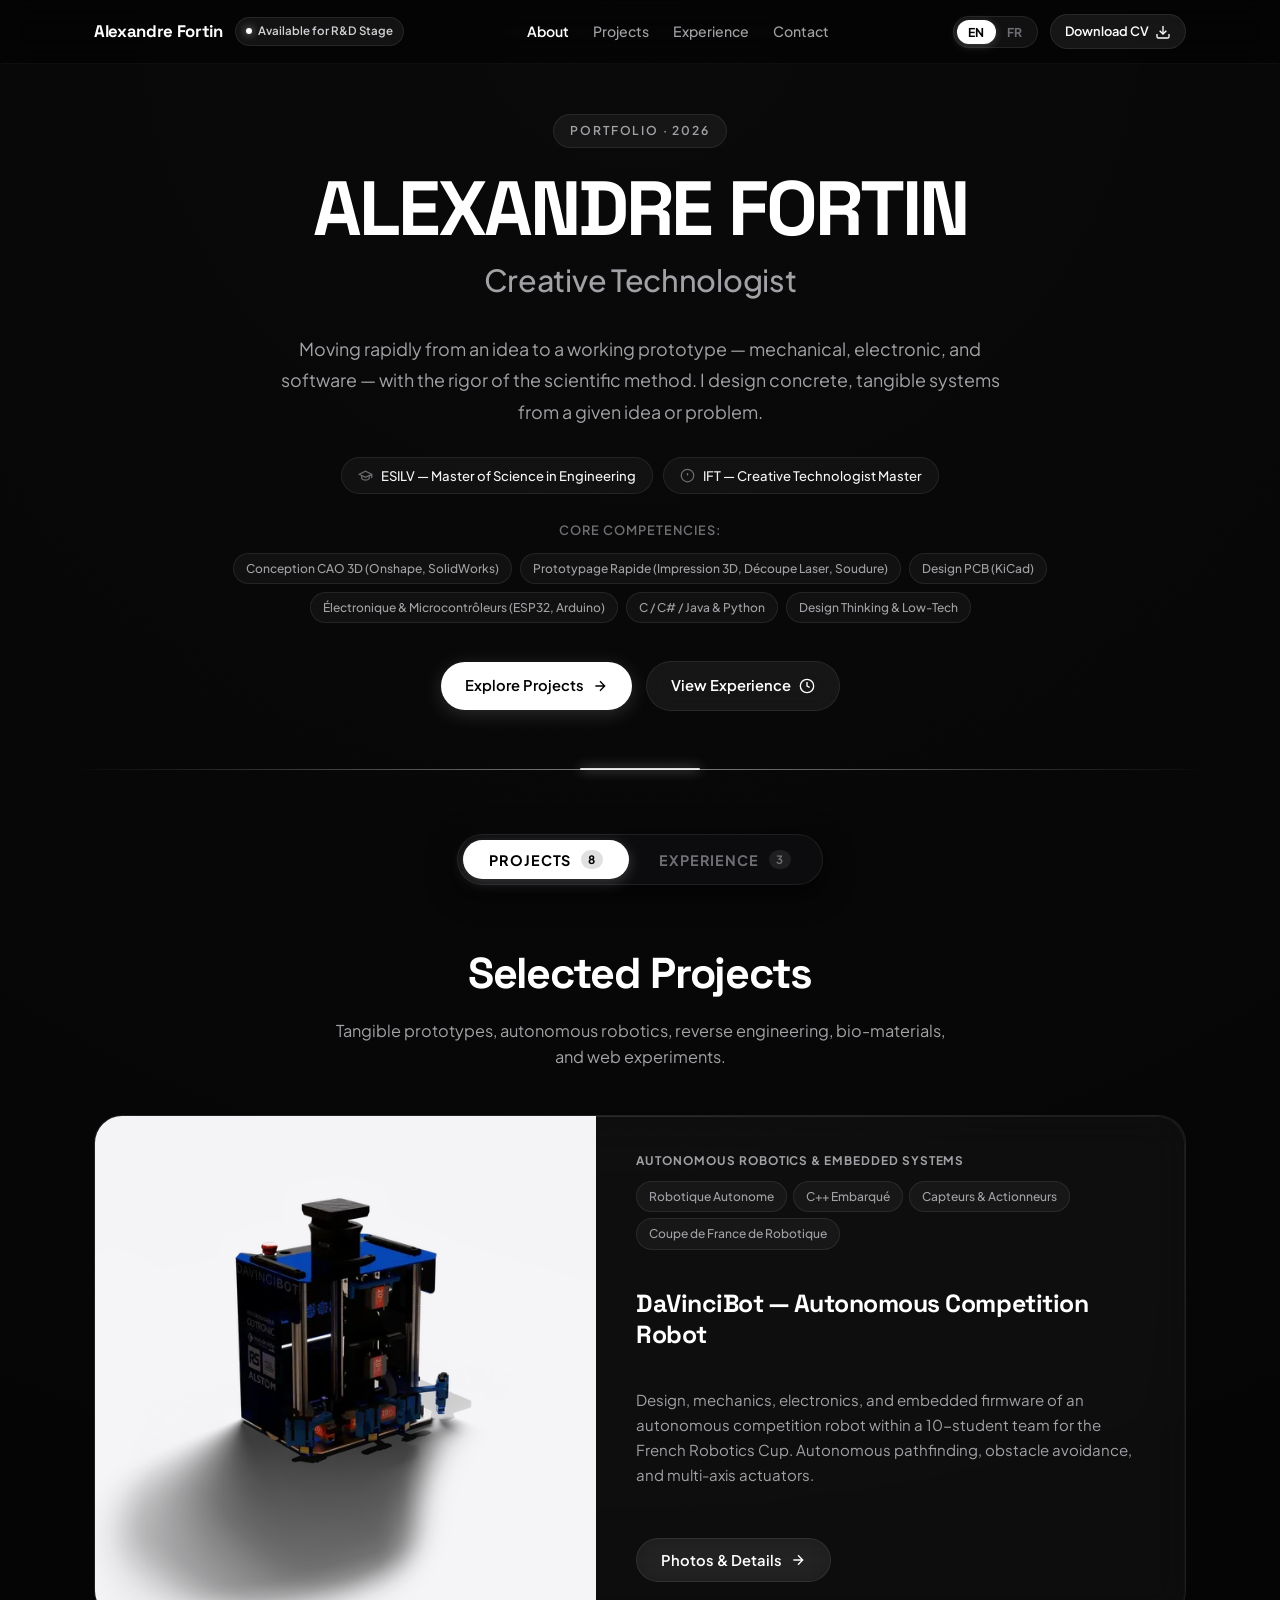
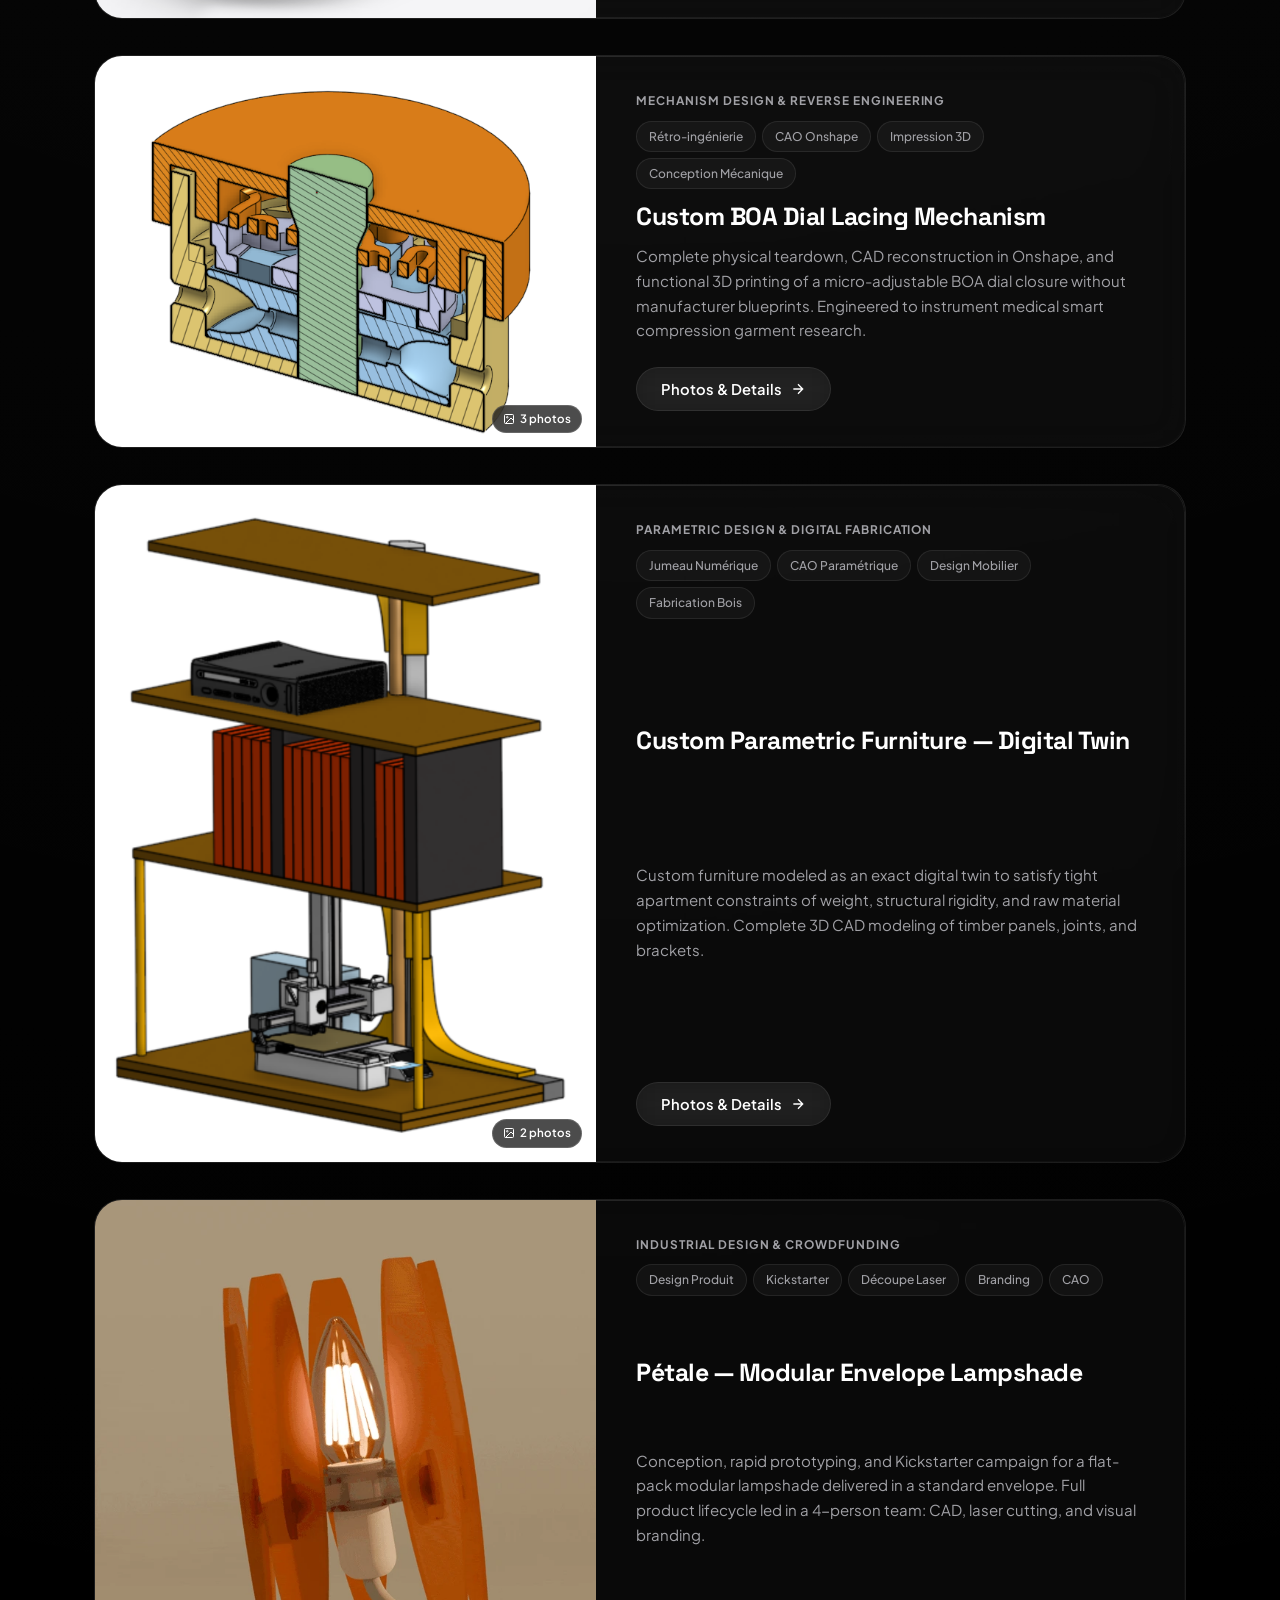
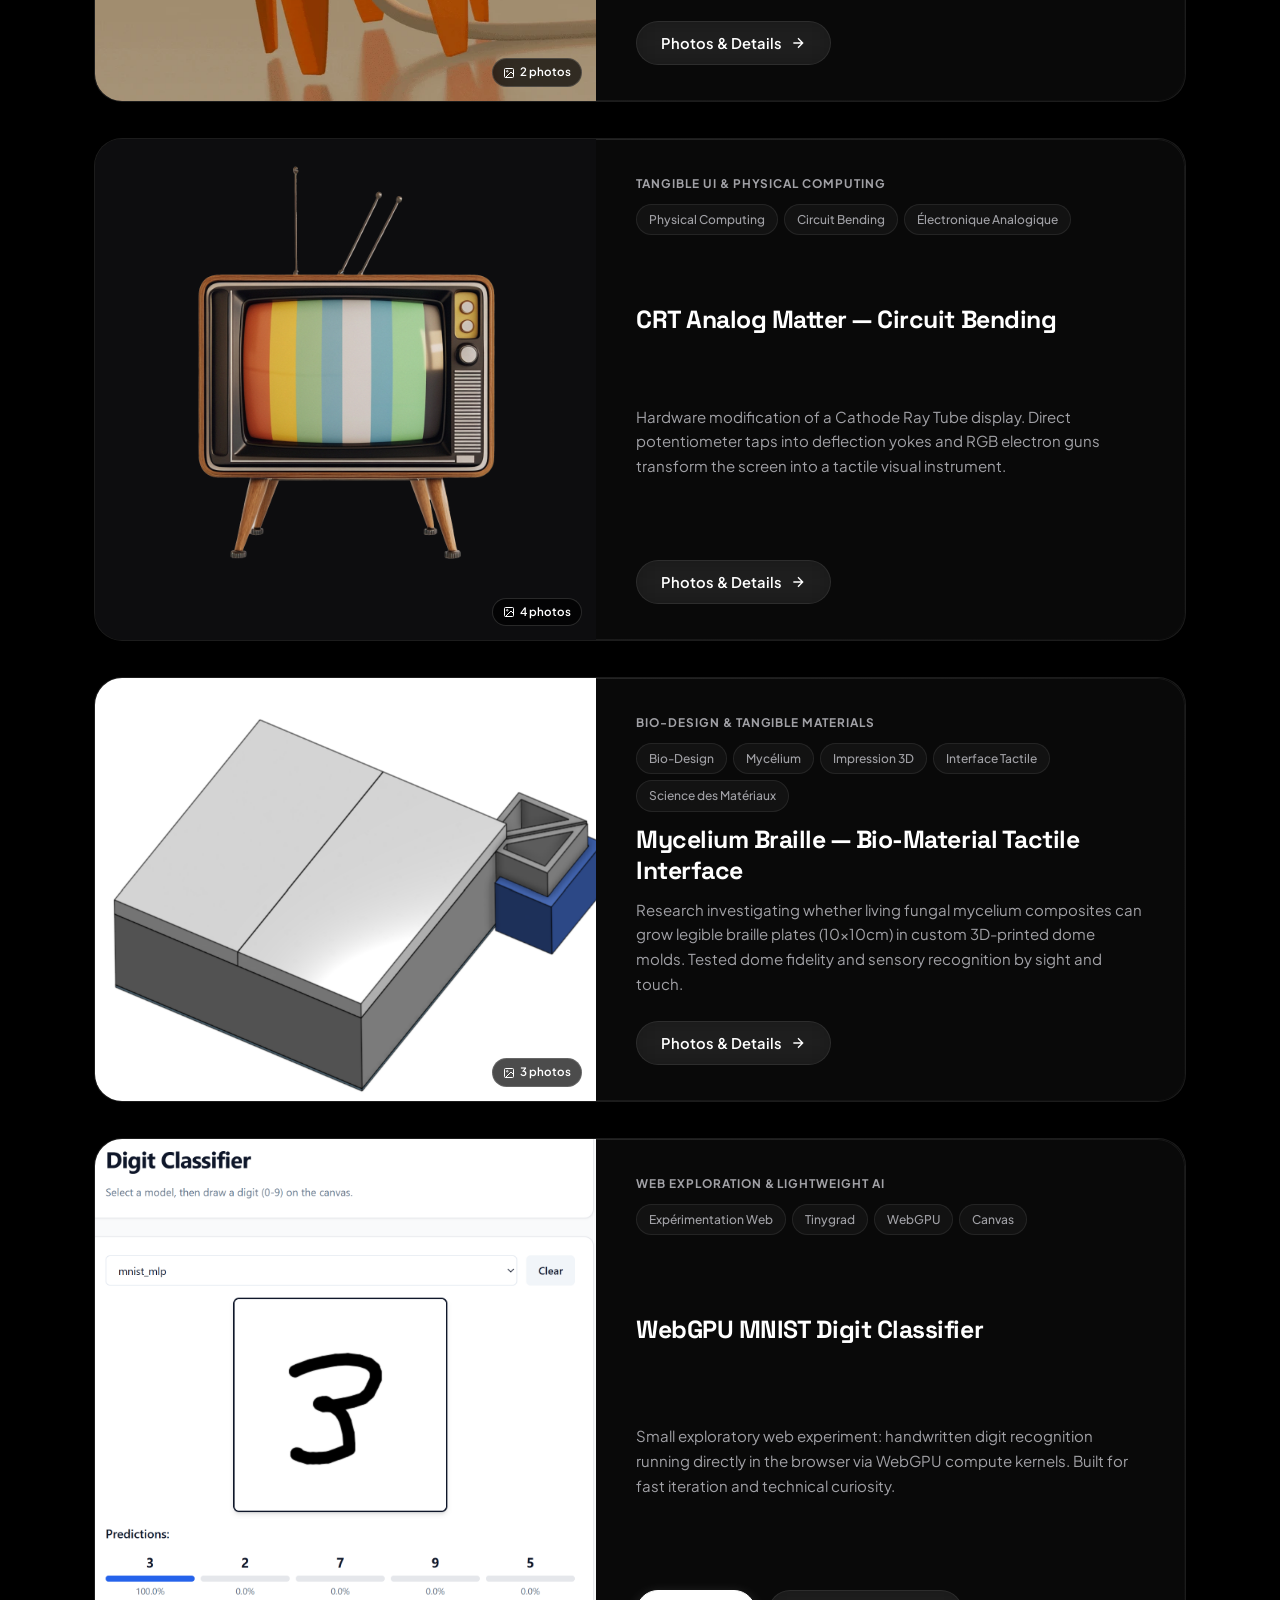
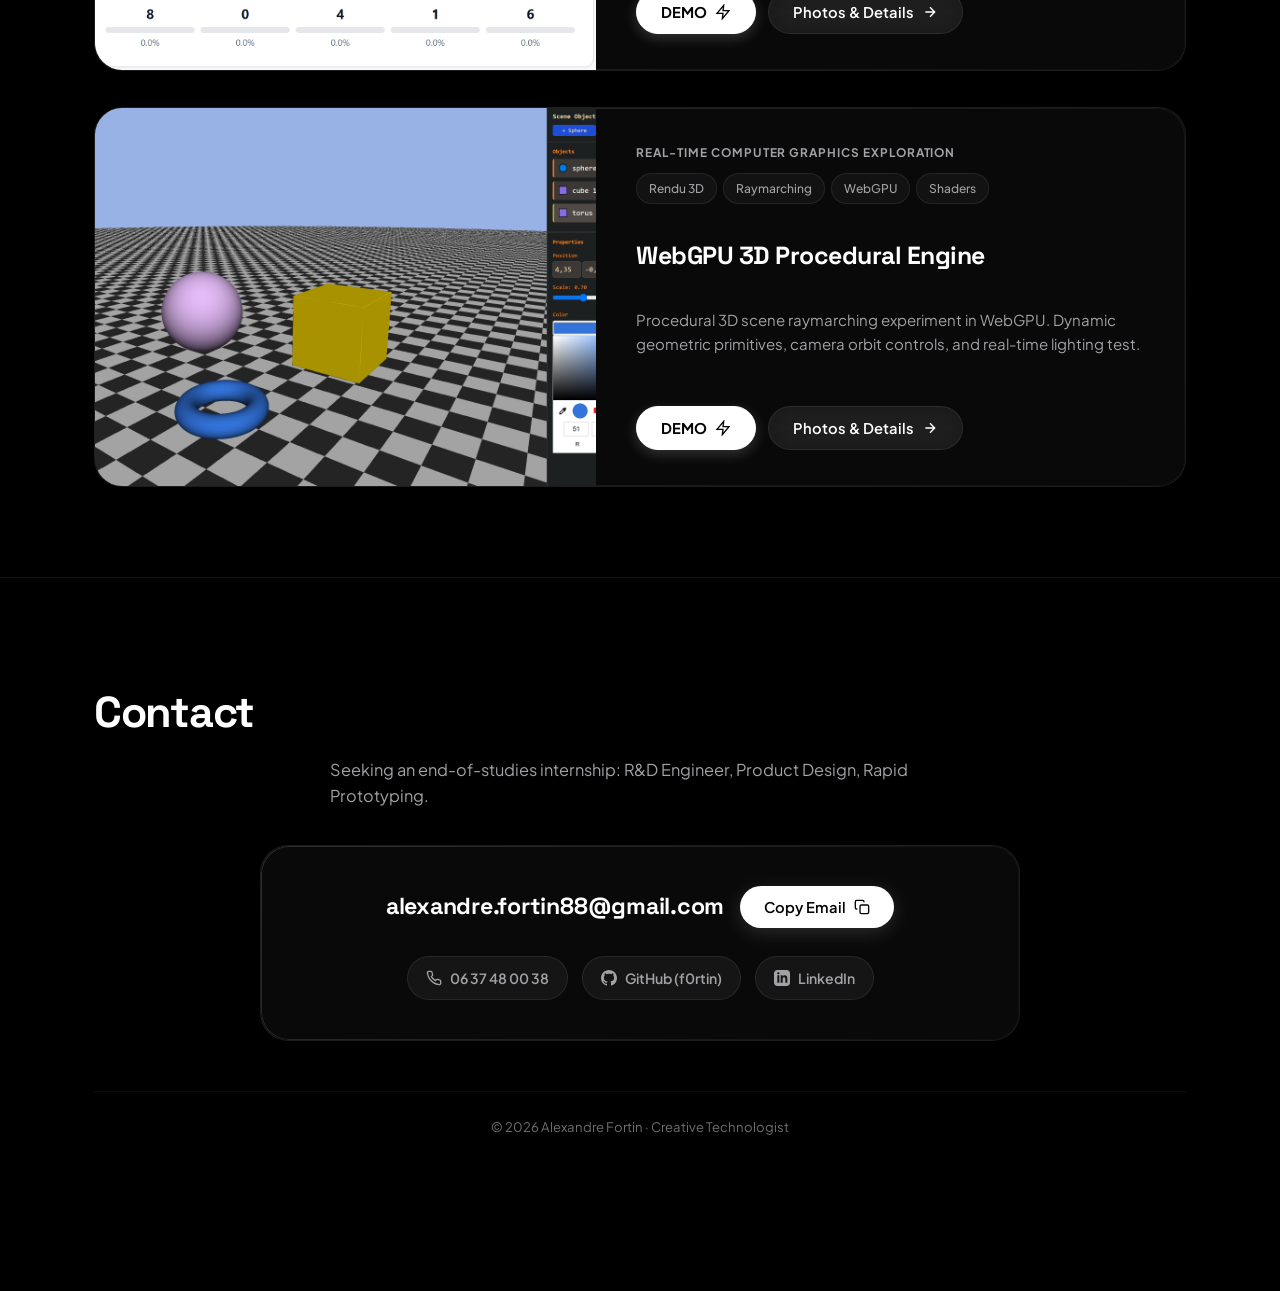
==== index.html @ d3b22319 "Initial commit: portfolio website with assets" ====
<!DOCTYPE html>
<html lang="fr">

<head>
  <meta charset="UTF-8" />
  <meta name="viewport" content="width=device-width, initial-scale=1.0" />

  <title>Alexandre Fortin — Creative Technologist · Portfolio</title>
  <meta name="description" content="" />
  <meta name="author" content="Alexandre Fortin" />
  <meta name="keywords"
    content="Alexandre Fortin, Creative Technologist, Prototypage Rapide, Mécanique, Électronique, Systèmes Embarqués, Ingénieur R&D, Robotique" />

  <!-- Open Graph -->
  <meta property="og:title" content="Alexandre Fortin — Creative Technologist · Portfolio" />
  <meta property="og:description"
    content="Découvrez les prototypes physiques, mécanismes, électronique embarquée et projets d'ingénierie d'Alexandre Fortin." />
  <meta property="og:type" content="website" />
  <meta property="og:image" content="assets/images/davincibot-arena.jpg" />

  <link rel="stylesheet" href="style.css" />
</head>

<body>

  <!-- ======================================================================
       NAVBAR (Monochrome Glass with EN | FR Switcher)
       ====================================================================== -->
  <header class="apple-navbar" id="main-navbar">
    <div class="nav-container">
      <div class="nav-brand">
        <a href="#hero" class="nav-logo-text" id="nav-brand-logo">Alexandre Fortin</a>
        <span class="nav-status-badge">
          <span class="status-pulse-dot"></span>
          <span data-i18n="navStatus">Disponible Stage R&D</span>
        </span>
      </div>

      <nav class="nav-links" aria-label="Main Navigation">
        <a href="#hero" class="nav-link" id="nav-link-about" data-i18n="navAbout">À Propos</a>
        <a href="#main-choice-section" class="nav-link" id="nav-link-projects" data-i18n="navProjects">Projets</a>
        <a href="#main-choice-section" class="nav-link" id="nav-link-experience" data-i18n="navExperience">Expériences</a>
        <a href="#contact" class="nav-link" id="nav-link-contact" data-i18n="navContact">Contact</a>
      </nav>

      <div class="nav-actions">
        <!-- EN | FR Switcher Pill -->
        <div class="lang-switcher-pill" role="group" aria-label="Language selection">
          <button id="lang-en" class="lang-btn" aria-label="Switch to English">EN</button>
          <button id="lang-fr" class="lang-btn active" aria-label="Passer en Français">FR</button>
        </div>

        <a href="assets/docs/CV_Alexandre_Fortin.pdf" target="_blank" rel="noopener noreferrer" class="nav-cv-btn"
          id="nav-cv-link" title="Télécharger le CV au format PDF">
          <span data-i18n="navDownloadCv">Télécharger CV</span>
          <svg class="btn-icon" viewBox="0 0 24 24" fill="none" stroke="currentColor" stroke-width="2">
            <path d="M21 15v4a2 2 0 0 1-2 2H5a2 2 0 0 1-2-2v-4"></path>
            <polyline points="7 10 12 15 17 10"></polyline>
            <line x1="12" y1="15" x2="12" y2="3"></line>
          </svg>
        </a>
      </div>
    </div>
  </header>

  <main>
    <!-- ======================================================================
         HERO & FIRST-PERSON BIO SECTION (Top of the page)
         ====================================================================== -->
    <section class="hero-section" id="hero">
      <div class="hero-content">
        <div class="hero-badge-tag">
          <span data-i18n="heroBadge">PORTFOLIO · 2026</span>
        </div>

        <h1 class="hero-title" data-i18n="heroName">ALEXANDRE FORTIN</h1>
        <h2 class="hero-subtitle" data-i18n="heroSubtitle">Creative Technologist</h2>

        <!-- First-Person Authentic Bio (Written in "Je", direct & engineer-focused) -->
        <div class="hero-bio-container">
          <p class="hero-bio-text" data-i18n="heroBio1">
            Passer rapidement d'une idée à un prototype fonctionnel — mécanique, électronique et logiciel avec l'exigence de la démarche scientifique. Je conçois des systèmes concrets et tangibles à partir d'idée ou problème posés.
          </p>
        </div>

        <!-- Academic & Research Track Badges -->
        <div class="hero-credentials-row">
          <div class="credential-pill">
            <svg class="credential-icon" viewBox="0 0 24 24" fill="none" stroke="currentColor" stroke-width="2">
              <path d="M22 10v6M2 10l10-5 10 5-10 5z"></path>
              <path d="M6 12v5c3 3 9 3 12 0v-5"></path>
            </svg>
            <span data-i18n="credEsilv">ESILV — Diplôme d'Ingénieur</span>
          </div>
          <div class="credential-pill">
            <svg class="credential-icon" viewBox="0 0 24 24" fill="none" stroke="currentColor" stroke-width="2">
              <circle cx="12" cy="12" r="10"></circle>
              <line x1="12" y1="8" x2="12" y2="12"></line>
              <line x1="12" y1="16" x2="12.01" y2="16"></line>
            </svg>
            <span data-i18n="credIft">IFT — Mastère Creative Technologist</span>
          </div>
        </div>

        <!-- Key Engineering Competencies Matrix -->
        <div class="hero-skills-block">
          <span class="hero-skills-label" data-i18n="heroSkillsTitle">Compétences Clés :</span>
          <div class="skills-chips-wrapper">
            <span class="tag-pill">Conception CAO 3D (Onshape, SolidWorks)</span>
            <span class="tag-pill">Prototypage Rapide (Impression 3D, Découpe Laser, Soudure)</span>
            <span class="tag-pill">Design PCB (KiCad)</span>
            <span class="tag-pill">Électronique & Microcontrôleurs (ESP32, Arduino)</span>
            <span class="tag-pill">C / C# / Java & Python</span>
            <span class="tag-pill">Design Thinking & Low-Tech</span>
          </div>
        </div>

        <!-- CTAs -->
        <div class="hero-cta-group">
          <a href="#main-choice-section" id="hero-btn-projects" class="apple-btn apple-btn-primary">
            <span data-i18n="heroBtnProjects">Explorer les Projets</span>
            <svg class="btn-icon" viewBox="0 0 24 24" fill="none" stroke="currentColor" stroke-width="2">
              <path d="M5 12h14M12 5l7 7-7 7" />
            </svg>
          </a>
          <a href="#main-choice-section" id="hero-btn-experience" class="apple-btn apple-btn-secondary">
            <span data-i18n="heroBtnExperience">Voir les Expériences</span>
            <svg class="btn-icon" viewBox="0 0 24 24" fill="none" stroke="currentColor" stroke-width="2">
              <circle cx="12" cy="12" r="10"></circle>
              <polyline points="12 6 12 12 16 14"></polyline>
            </svg>
          </a>
        </div>
      </div>

      <!-- Trait horizontal séparant l'en-tête du reste -->
      <div class="hero-divider" role="separator" aria-hidden="true"></div>
    </section>

    <!-- ======================================================================
         CHOICE SELECTOR SECTION (Segmented Pill)
         ====================================================================== -->
    <section class="choice-section" id="main-choice-section" aria-label="Navigation Section">
      <div class="segmented-control-container">
        <button id="tab-btn-projects" class="segmented-btn active" aria-label="Afficher les projets">
          <span data-i18n="tabProjects">PROJETS</span>
          <span class="segmented-badge">8</span>
        </button>
        <button id="tab-btn-experience" class="segmented-btn" aria-label="Afficher les expériences">
          <span data-i18n="tabExperience">EXPÉRIENCE</span>
          <span class="segmented-badge">3</span>
        </button>
      </div>
    </section>

    <!-- ======================================================================
         PROJECTS SECTION
         ====================================================================== -->
    <section class="content-wrapper" id="projects-section">
      <div class="section-header">
        <h2 class="section-title" data-i18n="projectsHeading">Projets Réalisés</h2>
        <p class="section-subheading" data-i18n="projectsSubheading">
          Prototypes physiques concrets, robotique autonome, rétro-ingénierie mécanique, bio-matériaux et
          expérimentations interactives.
        </p>
      </div>

      <div class="projects-container" id="projects-grid">
        <!-- Rendered dynamically by app.js -->
      </div>
    </section>

    <!-- ======================================================================
         EXPERIENCE SECTION
         ====================================================================== -->
    <section class="content-wrapper hidden-content" id="experience-section">
      <div class="section-header">
        <h2 class="section-title" data-i18n="experienceHeading">Parcours Professionnel</h2>
        <p class="section-subheading" data-i18n="experienceSubheading">
          R&D en robotique, management opérationnel et bancs d'essais pour la propulsion aérospatiale.
        </p>
      </div>

      <div class="timeline-wrapper" id="experience-timeline">
        <!-- Rendered dynamically by app.js -->
      </div>
    </section>

    <!-- ======================================================================
         CONTACT SECTION & CLEAN FOOTER
         ====================================================================== -->
    <section class="contact-section" id="contact">
      <div class="content-wrapper">
        <h2 class="section-title" data-i18n="contactHeading">Contact</h2>
        <p class="section-subheading" style="margin-bottom: 36px;" data-i18n="contactSubheading">
          À la recherche d'un stage de fin d'études : Ingénieur R&D, Conception Produit, Prototypage.
        </p>

        <div class="contact-card apple-card">
          <div class="contact-email-wrapper">
            <span class="contact-email-text">alexandre.fortin88@gmail.com</span>
            <button class="apple-btn apple-btn-primary" id="copy-email-btn">
              <span data-i18n="contactEmailBtn">Copier l'Email</span>
              <svg class="btn-icon" viewBox="0 0 24 24" fill="none" stroke="currentColor" stroke-width="2">
                <rect x="9" y="9" width="13" height="13" rx="2" ry="2"></rect>
                <path d="M5 15H4a2 2 0 0 1-2-2V4a2 2 0 0 1 2-2h9a2 2 0 0 1 2 2v1"></path>
              </svg>
            </button>
          </div>

          <div class="contact-links-row">
            <a href="tel:0637480038" class="contact-link-pill">
              <svg class="btn-icon" viewBox="0 0 24 24" fill="none" stroke="currentColor" stroke-width="2">
                <path
                  d="M22 16.92v3a2 2 0 0 1-2.18 2 19.79 19.79 0 0 1-8.63-3.07 19.5 19.5 0 0 1-6-6 19.79 19.79 0 0 1-3.07-8.67A2 2 0 0 1 4.11 2h3a2 2 0 0 1 2 1.72 12.84 12.84 0 0 0 .7 2.81 2 2 0 0 1-.45 2.11L8.09 9.91a16 16 0 0 0 6 6l1.27-1.27a2 2 0 0 1 2.11-.45 12.84 12.84 0 0 0 2.81.7A2 2 0 0 1 22 16.92z">
                </path>
              </svg>
              <span>06 37 48 00 38</span>
            </a>
            <a href="https://github.com/f0rtin" target="_blank" rel="noopener noreferrer" class="contact-link-pill">
              <svg class="btn-icon" viewBox="0 0 24 24" fill="currentColor">
                <path
                  d="M12 0c-6.626 0-12 5.373-12 12 0 5.302 3.438 9.8 8.207 11.387.599.111.793-.261.793-.577v-2.234c-3.338.726-4.033-1.416-4.033-1.416-.546-1.387-1.333-1.756-1.333-1.756-1.089-.745.083-.729.083-.729 1.205.084 1.839 1.237 1.839 1.237 1.07 1.834 2.807 1.304 3.492.997.107-.775.418-1.305.762-1.604-2.665-.305-5.467-1.334-5.467-5.931 0-1.311.469-2.381 1.236-3.221-.124-.303-.535-1.524.117-3.176 0 0 1.008-.322 3.301 1.23.957-.266 1.983-.399 3.003-.404 1.02.005 2.047.138 3.006.404 2.291-1.552 3.297-1.23 3.297-1.23.653 1.653.242 2.874.118 3.176.77.84 1.235 1.911 1.235 3.221 0 4.609-2.807 5.624-5.479 5.921.43.372.823 1.102.823 2.222v3.293c0 .319.192.694.801.576 4.765-1.589 8.199-6.086 8.199-11.386 0-6.627-5.373-12-12-12z" />
              </svg>
              <span>GitHub (f0rtin)</span>
            </a>
            <a href="https://www.linkedin.com" target="_blank" rel="noopener noreferrer" class="contact-link-pill">
              <svg class="btn-icon" viewBox="0 0 24 24" fill="currentColor">
                <path
                  d="M19 0h-14c-2.761 0-5 2.239-5 5v14c0 2.761 2.239 5 5 5h14c2.762 0 5-2.239 5-5v-14c0-2.761-2.238-5-5-5zm-11 19h-3v-11h3v11zm-1.5-12.268c-.966 0-1.75-.79-1.75-1.764s.784-1.764 1.75-1.764 1.75.79 1.75 1.764-.783 1.764-1.75 1.764zm13.5 12.268h-3v-5.604c0-3.368-4-3.113-4 0v5.604h-3v-11h3v1.765c1.396-2.586 7-2.777 7 2.476v6.759z" />
              </svg>
              <span>LinkedIn</span>
            </a>
          </div>
        </div>

        <footer class="footer-bar">
          <p>© 2026 Alexandre Fortin · Creative Technologist</p>
        </footer>
      </div>
    </section>
  </main>

  <!-- ======================================================================
       PROJECT DETAILS POPUP MODAL (Monochrome High-End Lightbox)
       ====================================================================== -->
  <div class="modal-backdrop" id="project-modal-backdrop" role="dialog" aria-modal="true"
    aria-labelledby="modal-project-title">
    <div class="modal-dialog">
      <div class="modal-header-sticky">
        <div class="modal-title-wrap">
          <span class="modal-category" id="modal-project-category"></span>
          <h3 class="modal-title" id="modal-project-title"></h3>
        </div>
        <button class="modal-close-btn" id="modal-close-btn" aria-label="Fermer la fenêtre">
          <svg viewBox="0 0 24 24" width="20" height="20" fill="none" stroke="currentColor" stroke-width="2">
            <line x1="18" y1="6" x2="6" y2="18"></line>
            <line x1="6" y1="6" x2="18" y2="18"></line>
          </svg>
        </button>
      </div>

      <div class="modal-body">
        <!-- Interactive Multi-Image Gallery -->
        <div class="modal-gallery-area">
          <div class="modal-gallery-viewport">
            <button class="gallery-nav-arrow gallery-prev-btn" id="gallery-prev-btn" aria-label="Image précédente">
              <svg viewBox="0 0 24 24" width="20" height="20" fill="none" stroke="currentColor" stroke-width="2.5">
                <polyline points="15 18 9 12 15 6"></polyline>
              </svg>
            </button>
            <img id="modal-gallery-main" src="" alt="Aperçu du projet" />
            <button class="gallery-nav-arrow gallery-next-btn" id="gallery-next-btn" aria-label="Image suivante">
              <svg viewBox="0 0 24 24" width="20" height="20" fill="none" stroke="currentColor" stroke-width="2.5">
                <polyline points="9 18 15 12 9 6"></polyline>
              </svg>
            </button>
          </div>
          <div class="modal-gallery-thumbs" id="modal-gallery-thumbs"></div>
        </div>

        <div class="modal-tagline" id="modal-project-tagline"></div>
        <div class="modal-overview" id="modal-project-overview"></div>

        <div id="modal-project-highlights"></div>
        <div id="modal-project-challenges"></div>
        <div id="modal-project-tech"></div>

        <div class="modal-actions-bar" id="modal-project-actions"></div>
      </div>
    </div>
  </div>

  <!-- ======================================================================
       LIVE DEMO MODAL (For WebGPU experiments)
       ====================================================================== -->
  <div class="modal-backdrop" id="demo-modal-backdrop" role="dialog" aria-modal="true">
    <div class="modal-dialog demo-modal-dialog">
      <div class="modal-header-sticky">
        <div class="modal-title-wrap">
          <span class="modal-category">LIVE WEBGPU DEMO</span>
          <h3 class="modal-title" id="demo-modal-title">Démonstration Interactive</h3>
        </div>
        <button class="modal-close-btn" id="demo-modal-close-btn" aria-label="Fermer la démo">
          <svg viewBox="0 0 24 24" width="20" height="20" fill="none" stroke="currentColor" stroke-width="2">
            <line x1="18" y1="6" x2="6" y2="18"></line>
            <line x1="6" y1="6" x2="18" y2="18"></line>
          </svg>
        </button>
      </div>

      <div class="demo-iframe-wrapper">
        <iframe id="demo-iframe" class="demo-iframe" src="about:blank"
          allow="accelerometer; camera; gyroscope; microphone" title="WebGPU Demo"></iframe>
      </div>

      <div class="demo-modal-footer">
        <span id="demo-modal-notice">Démo interactive dans le navigateur (recommandé sous Chrome / Edge).</span>
        <a id="demo-modal-direct-link" href="#" target="_blank" rel="noopener noreferrer"
          class="apple-btn apple-btn-secondary" style="padding: 6px 14px; font-size: 0.8rem;">
          <span>Ouvrir dans un nouvel onglet</span>
          <svg class="btn-icon" viewBox="0 0 24 24" fill="none" stroke="currentColor" stroke-width="2">
            <path d="M18 13v6a2 2 0 0 1-2 2H5a2 2 0 0 1-2-2V8a2 2 0 0 1 2-2h6"></path>
            <polyline points="15 3 21 3 21 9"></polyline>
            <line x1="10" y1="14" x2="21" y2="3"></line>
          </svg>
        </a>
      </div>
    </div>
  </div>

  <!-- Toast notification for copy email -->
  <div class="toast-notification" id="copy-toast">Email copié !</div>

  <script src="app.js"></script>
</body>

</html>
---- style.css ----
/* ==========================================================================
   ALEXANDRE FORTIN — PORTFOLIO CSS
   Pure Monochromatic Design · Black, White & Shades of Gray · Apple-like Precision
   ========================================================================== */

@import url('https://fonts.googleapis.com/css2?family=Plus+Jakarta+Sans:wght@300;400;500;600;700;800&family=Space+Grotesk:wght@500;600;700&family=JetBrains+Mono:wght@400;500&display=swap');

:root {
  /* Strict Monochromatic Color Palette */
  --bg-dark: #000000;
  --bg-surface: #0a0a0c;
  --bg-surface-elevated: #121214;
  --bg-card: rgba(255, 255, 255, 0.035);
  --bg-card-hover: rgba(255, 255, 255, 0.07);
  --bg-pill: rgba(255, 255, 255, 0.06);
  --bg-pill-hover: rgba(255, 255, 255, 0.12);

  /* Monochrome Borders */
  --border-subtle: rgba(255, 255, 255, 0.08);
  --border-mid: rgba(255, 255, 255, 0.16);
  --border-highlight: rgba(255, 255, 255, 0.28);
  --border-strong: rgba(255, 255, 255, 0.55);

  /* Typography Colors */
  --text-main: #f5f5f7;
  --text-secondary: #a1a1a6;
  --text-muted: #6e6e73;
  --text-dim: #48484a;

  /* Accents - Strictly White, Grays & Charcoal */
  --accent-white: #ffffff;
  --accent-black: #000000;
  --accent-silver: #d1d1d6;
  --accent-charcoal: #1c1c1e;
  --accent-card-border: linear-gradient(135deg, rgba(255, 255, 255, 0.16) 0%, rgba(255, 255, 255, 0.02) 100%);
  --accent-timeline: linear-gradient(180deg, rgba(255, 255, 255, 0.4) 0%, rgba(255, 255, 255, 0.15) 50%, rgba(255, 255, 255, 0.04) 100%);

  /* Layout & Springs */
  --max-w-content: 1140px;
  --radius-sm: 8px;
  --radius-md: 14px;
  --radius-lg: 20px;
  --radius-xl: 28px;
  --radius-pill: 9999px;

  --trans-spring: all 0.35s cubic-bezier(0.16, 1, 0.3, 1);
  --trans-smooth: all 0.22s ease;
}

/* Base & Reset */
*, *::before, *::after {
  box-sizing: border-box;
  margin: 0;
  padding: 0;
}

html {
  scroll-behavior: smooth;
  font-family: 'Plus Jakarta Sans', -apple-system, BlinkMacSystemFont, 'Segoe UI', Roboto, sans-serif;
  background-color: var(--bg-dark);
  color: var(--text-main);
  -webkit-font-smoothing: antialiased;
  -moz-osx-font-smoothing: grayscale;
  line-height: 1.6;
}

#hero,
#main-choice-section,
#projects-section,
#experience-section,
#contact {
  scroll-margin-top: 72px;
}

body {
  min-height: 100vh;
  overflow-x: hidden;
  position: relative;
  background: radial-gradient(circle at 50% 0%, rgba(255, 255, 255, 0.04) 0%, transparent 55%),
              var(--bg-dark);
}

a {
  color: inherit;
  text-decoration: none;
}

button {
  font-family: inherit;
  cursor: pointer;
  border: none;
  background: none;
  outline: none;
}

img {
  max-width: 100%;
  height: auto;
  display: block;
}

code {
  font-family: 'JetBrains Mono', monospace;
  font-size: 0.85em;
}

/* ==========================================================================
   NAVIGATION BAR (Frosted Monochrome Glass)
   ========================================================================== */
.apple-navbar {
  position: fixed;
  top: 0;
  left: 0;
  right: 0;
  height: 64px;
  z-index: 100;
  display: flex;
  align-items: center;
  justify-content: center;
  transition: var(--trans-smooth);
  background: rgba(0, 0, 0, 0.45);
  backdrop-filter: blur(16px);
  -webkit-backdrop-filter: blur(16px);
  border-bottom: 1px solid rgba(255, 255, 255, 0.04);
}

.apple-navbar.scrolled {
  background: rgba(0, 0, 0, 0.85);
  border-bottom-color: var(--border-subtle);
  box-shadow: 0 10px 30px rgba(0, 0, 0, 0.8);
}

.nav-container {
  width: 100%;
  max-width: var(--max-w-content);
  padding: 0 24px;
  display: flex;
  align-items: center;
  justify-content: space-between;
  gap: 16px;
}

.nav-brand {
  display: flex;
  align-items: center;
  gap: 12px;
}

.nav-logo-text {
  font-family: 'Space Grotesk', sans-serif;
  font-weight: 700;
  font-size: 1.05rem;
  letter-spacing: -0.02em;
  color: #ffffff;
}

.nav-status-badge {
  display: inline-flex;
  align-items: center;
  gap: 6px;
  padding: 4px 10px;
  border-radius: var(--radius-pill);
  background: rgba(255, 255, 255, 0.06);
  border: 1px solid var(--border-subtle);
  font-size: 0.72rem;
  font-weight: 600;
  color: var(--accent-silver);
}

.status-pulse-dot {
  width: 6px;
  height: 6px;
  border-radius: 50%;
  background: #ffffff;
  box-shadow: 0 0 8px rgba(255, 255, 255, 0.7);
  animation: pulseDot 2s infinite ease-in-out;
}

@keyframes pulseDot {
  0%, 100% { opacity: 1; transform: scale(1); }
  50% { opacity: 0.35; transform: scale(0.8); }
}

.nav-links {
  display: flex;
  align-items: center;
  gap: 24px;
}

.nav-link {
  font-size: 0.88rem;
  font-weight: 500;
  color: var(--text-secondary);
  transition: var(--trans-smooth);
}

.nav-link:hover,
.nav-link.active {
  color: #ffffff;
}

.nav-link.active {
  font-weight: 600;
}

.nav-actions {
  display: flex;
  align-items: center;
  gap: 12px;
}

/* EN | FR Switcher */
.lang-switcher-pill {
  display: inline-flex;
  align-items: center;
  background: rgba(255, 255, 255, 0.05);
  border: 1px solid var(--border-subtle);
  border-radius: var(--radius-pill);
  padding: 3px;
  position: relative;
}

.lang-btn {
  padding: 4px 11px;
  border-radius: var(--radius-pill);
  font-size: 0.76rem;
  font-weight: 700;
  letter-spacing: 0.05em;
  color: var(--text-muted);
  transition: var(--trans-smooth);
}

.lang-btn:hover {
  color: #ffffff;
}

.lang-btn.active {
  background: #ffffff;
  color: #000000;
  box-shadow: 0 2px 8px rgba(255, 255, 255, 0.2);
}

.nav-cv-btn {
  padding: 6px 14px;
  border-radius: var(--radius-pill);
  background: rgba(255, 255, 255, 0.07);
  border: 1px solid var(--border-subtle);
  font-size: 0.8rem;
  font-weight: 600;
  color: #ffffff;
  transition: var(--trans-smooth);
  display: inline-flex;
  align-items: center;
  gap: 6px;
  white-space: nowrap;
}

.nav-cv-btn:hover {
  background: rgba(255, 255, 255, 0.14);
  border-color: var(--border-highlight);
  transform: translateY(-1px);
}

/* ==========================================================================
   BUTTONS (Monochrome High-End)
   ========================================================================== */
.apple-btn {
  display: inline-flex;
  align-items: center;
  justify-content: center;
  gap: 8px;
  padding: 12px 24px;
  border-radius: var(--radius-pill);
  font-size: 0.92rem;
  font-weight: 600;
  transition: var(--trans-spring);
  text-decoration: none;
  white-space: nowrap;
  cursor: pointer;
}

.apple-btn-primary {
  background: #ffffff;
  color: #000000;
  box-shadow: 0 4px 20px rgba(255, 255, 255, 0.15);
}

.apple-btn-primary:hover {
  transform: translateY(-2px) scale(1.02);
  background: #f0f0f2;
  box-shadow: 0 6px 26px rgba(255, 255, 255, 0.28);
}

.apple-btn-secondary {
  background: rgba(255, 255, 255, 0.06);
  color: #ffffff;
  border: 1px solid var(--border-subtle);
  backdrop-filter: blur(12px);
}

.apple-btn-secondary:hover {
  background: rgba(255, 255, 255, 0.12);
  border-color: var(--border-highlight);
  transform: translateY(-2px);
}

.apple-btn-accent {
  background: #ffffff;
  color: #000000;
  border: 1px solid #ffffff;
  font-weight: 700;
  box-shadow: 0 4px 14px rgba(255, 255, 255, 0.18);
}

.apple-btn-accent:hover {
  background: #e8e8ed;
  transform: translateY(-2px);
  box-shadow: 0 6px 20px rgba(255, 255, 255, 0.3);
}

.btn-icon {
  width: 16px;
  height: 16px;
  flex-shrink: 0;
}

/* ==========================================================================
   HERO & TOP BIO SECTION
   ========================================================================== */
.hero-section {
  min-height: 90vh;
  display: flex;
  flex-direction: column;
  justify-content: center;
  align-items: center;
  text-align: center;
  padding: 110px 24px 36px;
  position: relative;
}

.hero-content {
  position: relative;
  z-index: 1;
  max-width: 860px;
  display: flex;
  flex-direction: column;
  align-items: center;
}

.hero-badge-tag {
  display: inline-flex;
  align-items: center;
  gap: 8px;
  padding: 6px 16px;
  border-radius: var(--radius-pill);
  background: rgba(255, 255, 255, 0.05);
  border: 1px solid var(--border-subtle);
  font-size: 0.76rem;
  font-weight: 600;
  letter-spacing: 0.15em;
  text-transform: uppercase;
  color: var(--text-secondary);
  margin-bottom: 20px;
}

.hero-title {
  font-family: 'Space Grotesk', sans-serif;
  font-size: clamp(2.5rem, 6.5vw, 4.8rem);
  font-weight: 800;
  letter-spacing: -0.04em;
  line-height: 1.05;
  color: #ffffff;
  margin-bottom: 8px;
}

.hero-subtitle {
  font-size: clamp(1.25rem, 3vw, 1.9rem);
  font-weight: 500;
  letter-spacing: -0.01em;
  color: var(--text-secondary);
  margin-bottom: 28px;
}

/* First-Person Bio */
.hero-bio-container {
  max-width: 760px;
  margin-bottom: 30px;
  text-align: center;
}

.hero-bio-text {
  font-size: clamp(0.98rem, 1.5vw, 1.12rem);
  color: var(--text-secondary);
  line-height: 1.75;
  margin-bottom: 14px;
}

.hero-bio-text:last-child {
  margin-bottom: 0;
}

/* Academic & Research Credentials */
.hero-credentials-row {
  display: flex;
  flex-wrap: wrap;
  align-items: center;
  justify-content: center;
  gap: 10px;
  margin-bottom: 26px;
}

.credential-pill {
  display: inline-flex;
  align-items: center;
  gap: 8px;
  padding: 7px 16px;
  border-radius: var(--radius-pill);
  background: rgba(255, 255, 255, 0.04);
  border: 1px solid var(--border-subtle);
  font-size: 0.82rem;
  font-weight: 500;
  color: var(--text-main);
  transition: var(--trans-smooth);
}

.credential-pill:hover {
  background: rgba(255, 255, 255, 0.08);
  border-color: var(--border-mid);
}

.credential-icon {
  width: 15px;
  height: 15px;
  stroke: var(--text-muted);
  flex-shrink: 0;
}

/* Skills Block */
.hero-skills-block {
  display: flex;
  flex-direction: column;
  align-items: center;
  gap: 12px;
  margin-bottom: 38px;
  max-width: 820px;
}

.hero-skills-label {
  font-size: 0.8rem;
  font-weight: 600;
  text-transform: uppercase;
  letter-spacing: 0.08em;
  color: var(--text-muted);
}

.skills-chips-wrapper {
  display: flex;
  flex-wrap: wrap;
  justify-content: center;
  gap: 8px;
}

.tag-pill {
  font-size: 0.75rem;
  font-weight: 500;
  padding: 5px 12px;
  border-radius: var(--radius-pill);
  background: rgba(255, 255, 255, 0.04);
  border: 1px solid var(--border-subtle);
  color: var(--text-secondary);
  transition: var(--trans-smooth);
}

.tag-pill:hover {
  background: rgba(255, 255, 255, 0.09);
  color: #ffffff;
  border-color: var(--border-mid);
}

.tag-pill-subtle {
  background: rgba(255, 255, 255, 0.025);
  border-color: rgba(255, 255, 255, 0.05);
}

/* CTAs */
.hero-cta-group {
  display: flex;
  align-items: center;
  justify-content: center;
  gap: 14px;
  flex-wrap: wrap;
  margin-bottom: 10px;
}

/* Horizontal separator clearly delineating header/hero from the rest */
.hero-divider {
  width: 100%;
  max-width: var(--max-w-content);
  height: 1px;
  margin-top: 48px;
  background: linear-gradient(
    90deg,
    transparent 0%,
    rgba(255, 255, 255, 0.15) 15%,
    rgba(255, 255, 255, 0.5) 50%,
    rgba(255, 255, 255, 0.15) 85%,
    transparent 100%
  );
  position: relative;
  border: none;
}

.hero-divider::before {
  content: '';
  position: absolute;
  top: 50%;
  left: 50%;
  transform: translate(-50%, -50%);
  width: 120px;
  height: 2px;
  background: rgba(255, 255, 255, 0.85);
  box-shadow: 0 0 12px rgba(255, 255, 255, 0.65);
  border-radius: 9999px;
}

/* ==========================================================================
   CHOICE SELECTOR SECTION (Segmented Control)
   ========================================================================== */
.choice-section {
  padding: 24px 20px;
  display: flex;
  flex-direction: column;
  align-items: center;
  position: sticky;
  top: 64px;
  z-index: 90;
}

.segmented-control-container {
  display: inline-flex;
  padding: 5px;
  border-radius: var(--radius-pill);
  background: rgba(14, 14, 16, 0.92);
  backdrop-filter: blur(25px);
  -webkit-backdrop-filter: blur(25px);
  border: 1px solid var(--border-subtle);
  box-shadow: 0 8px 30px rgba(0, 0, 0, 0.7);
  gap: 4px;
}

.segmented-btn {
  display: inline-flex;
  align-items: center;
  gap: 10px;
  padding: 10px 26px;
  border-radius: var(--radius-pill);
  font-size: 0.9rem;
  font-weight: 700;
  letter-spacing: 0.06em;
  color: var(--text-muted);
  transition: var(--trans-spring);
}

.segmented-btn:hover {
  color: var(--text-main);
}

.segmented-btn.active {
  background: #ffffff;
  color: #000000;
  box-shadow: 0 3px 14px rgba(255, 255, 255, 0.2);
}

.segmented-badge {
  font-size: 0.72rem;
  padding: 2px 7px;
  border-radius: var(--radius-pill);
  background: rgba(0, 0, 0, 0.12);
  color: inherit;
}

.segmented-btn:not(.active) .segmented-badge {
  background: rgba(255, 255, 255, 0.08);
  color: var(--text-muted);
}

/* ==========================================================================
   CONTENT WRAPPER & HEADERS
   ========================================================================== */
.content-wrapper {
  max-width: var(--max-w-content);
  margin: 0 auto;
  padding: 30px 24px 90px;
}

.section-header {
  text-align: center;
  margin-bottom: 45px;
}

.section-title {
  font-family: 'Space Grotesk', sans-serif;
  font-size: clamp(1.9rem, 3.8vw, 2.7rem);
  font-weight: 700;
  letter-spacing: -0.03em;
  margin-bottom: 10px;
  color: #ffffff;
}

.section-subheading {
  font-size: 1.02rem;
  color: var(--text-secondary);
  max-width: 620px;
  margin: 0 auto;
  line-height: 1.6;
}

.hidden-content {
  display: none !important;
}

/* ==========================================================================
   PROJECTS SECTION (Apple-like Rectangles)
   ========================================================================== */
.projects-container {
  display: flex;
  flex-direction: column;
  gap: 36px;
}

.apple-card {
  background: var(--bg-card);
  border: 1px solid var(--border-subtle);
  border-radius: var(--radius-xl);
  backdrop-filter: blur(20px);
  -webkit-backdrop-filter: blur(20px);
  transition: var(--trans-spring);
  position: relative;
  overflow: hidden;
}

.apple-card::before {
  content: "";
  position: absolute;
  inset: 0;
  border-radius: inherit;
  padding: 1px;
  background: var(--accent-card-border);
  -webkit-mask: linear-gradient(#fff 0 0) content-box, linear-gradient(#fff 0 0);
  -webkit-mask-composite: xor;
  mask-composite: exclude;
  pointer-events: none;
}

.apple-card:hover {
  background: var(--bg-card-hover);
  border-color: var(--border-mid);
  transform: translateY(-4px);
  box-shadow: 0 20px 45px -10px rgba(0, 0, 0, 0.85);
}

/* Project Card Grid (Media Left, Content Right) */
.project-card {
  display: grid;
  grid-template-columns: 46% 54%;
  min-height: 380px;
}

.project-card-media {
  position: relative;
  overflow: hidden;
  background: #0d0d0f;
  cursor: pointer;
  display: flex;
  align-items: center;
  justify-content: center;
}

.project-card-img {
  width: 100%;
  height: 100%;
  object-fit: cover;
  transition: transform 0.6s cubic-bezier(0.16, 1, 0.3, 1);
}

.project-card:hover .project-card-img {
  transform: scale(1.04);
}

.media-photo-counter {
  position: absolute;
  bottom: 14px;
  right: 14px;
  padding: 4px 10px;
  border-radius: var(--radius-pill);
  background: rgba(0, 0, 0, 0.7);
  backdrop-filter: blur(8px);
  border: 1px solid rgba(255, 255, 255, 0.15);
  font-size: 0.72rem;
  font-weight: 600;
  color: #ffffff;
  display: inline-flex;
  align-items: center;
  gap: 5px;
  z-index: 2;
}

.project-media-overlay {
  position: absolute;
  inset: 0;
  background: rgba(0, 0, 0, 0.45);
  display: flex;
  align-items: center;
  justify-content: center;
  opacity: 0;
  transition: opacity 0.3s ease;
  z-index: 3;
}

.project-card:hover .project-media-overlay {
  opacity: 1;
}

.view-overlay-badge {
  padding: 8px 18px;
  border-radius: var(--radius-pill);
  background: #ffffff;
  color: #000000;
  font-size: 0.82rem;
  font-weight: 700;
  box-shadow: 0 4px 16px rgba(0, 0, 0, 0.4);
  transform: translateY(6px);
  transition: transform 0.3s ease;
}

.project-card:hover .view-overlay-badge {
  transform: translateY(0);
}

.project-card-body {
  padding: 36px 40px;
  display: flex;
  flex-direction: column;
  justify-content: space-between;
}

.project-card-meta {
  display: flex;
  flex-direction: column;
  gap: 10px;
  margin-bottom: 12px;
}

.project-category-badge {
  font-size: 0.74rem;
  font-weight: 700;
  letter-spacing: 0.08em;
  text-transform: uppercase;
  color: var(--text-secondary);
}

.project-tags-list {
  display: flex;
  flex-wrap: wrap;
  gap: 6px;
}

.project-card-title {
  font-family: 'Space Grotesk', sans-serif;
  font-size: 1.55rem;
  font-weight: 700;
  letter-spacing: -0.02em;
  color: #ffffff;
  margin-bottom: 12px;
  line-height: 1.25;
  cursor: pointer;
  transition: color 0.2s ease;
}

.project-card-title:hover {
  color: var(--accent-silver);
}

.project-card-resume {
  font-size: 0.94rem;
  color: var(--text-secondary);
  line-height: 1.65;
  margin-bottom: 24px;
}

.project-card-actions {
  display: flex;
  align-items: center;
  gap: 12px;
  flex-wrap: wrap;
}

/* ==========================================================================
   EXPERIENCE SECTION (Timeline)
   ========================================================================== */
.timeline-wrapper {
  position: relative;
  max-width: 860px;
  margin: 0 auto;
  padding-left: 36px;
}

.timeline-wrapper::before {
  content: "";
  position: absolute;
  top: 15px;
  bottom: 15px;
  left: 11px;
  width: 2px;
  background: var(--accent-timeline);
}

.timeline-item {
  position: relative;
  margin-bottom: 42px;
}

.timeline-item:last-child {
  margin-bottom: 0;
}

.timeline-node {
  position: absolute;
  left: -36px;
  top: 28px;
  transform: translateX(-50%);
  width: 24px;
  height: 24px;
  display: flex;
  align-items: center;
  justify-content: center;
}

.timeline-dot {
  width: 13px;
  height: 13px;
  border-radius: 50%;
  background: #ffffff;
  border: 3px solid #000000;
  box-shadow: 0 0 10px rgba(255, 255, 255, 0.4);
  transition: transform 0.3s ease;
}

.timeline-item:hover .timeline-dot {
  transform: scale(1.3);
  box-shadow: 0 0 16px rgba(255, 255, 255, 0.8);
}

.timeline-content {
  padding: 32px 36px;
}

.timeline-header {
  margin-bottom: 16px;
  border-bottom: 1px solid var(--border-subtle);
  padding-bottom: 16px;
}

/* Top Row: Company & Period */
.timeline-top-row {
  display: flex;
  align-items: center;
  justify-content: space-between;
  gap: 12px;
  margin-bottom: 6px;
}

.timeline-company {
  font-family: 'Space Grotesk', sans-serif;
  font-size: 1.35rem;
  font-weight: 700;
  color: #ffffff;
}

.timeline-period {
  font-size: 0.82rem;
  font-weight: 600;
  color: var(--text-muted);
}

/* Stage Role Title */
.timeline-role {
  font-size: 1.05rem;
  font-weight: 600;
  color: var(--text-main);
  margin-bottom: 10px;
}

/* Badge/mention row placed directly UNDER the role title */
.timeline-badge-row {
  display: flex;
  align-items: center;
  margin-top: 4px;
}

.timeline-badge {
  font-size: 0.74rem;
  font-weight: 600;
  padding: 4px 12px;
  border-radius: var(--radius-pill);
  background: rgba(255, 255, 255, 0.06);
  border: 1px solid var(--border-mid);
  color: var(--accent-silver);
}

.timeline-summary {
  font-size: 0.95rem;
  font-weight: 500;
  color: var(--text-main);
  margin-bottom: 16px;
  line-height: 1.6;
}

.timeline-bullets {
  list-style: none;
  display: flex;
  flex-direction: column;
  gap: 9px;
  margin-bottom: 20px;
}

.timeline-bullets li {
  position: relative;
  padding-left: 20px;
  font-size: 0.92rem;
  color: var(--text-secondary);
  line-height: 1.6;
}

.timeline-bullets li::before {
  content: "—";
  position: absolute;
  left: 0;
  color: var(--text-muted);
  font-weight: 700;
}

.timeline-skills {
  display: flex;
  flex-wrap: wrap;
  gap: 7px;
}

/* ==========================================================================
   CONTACT SECTION & CLEAN FOOTER
   ========================================================================== */
.contact-section {
  padding: 70px 24px 40px;
  border-top: 1px solid var(--border-subtle);
}

.contact-card {
  padding: 40px;
  text-align: center;
  max-width: 760px;
  margin: 0 auto 50px;
  display: flex;
  flex-direction: column;
  align-items: center;
  gap: 28px;
}

.contact-email-wrapper {
  display: flex;
  align-items: center;
  justify-content: center;
  gap: 16px;
  flex-wrap: wrap;
}

.contact-email-text {
  font-family: 'Space Grotesk', sans-serif;
  font-size: clamp(1.1rem, 2.5vw, 1.45rem);
  font-weight: 700;
  color: #ffffff;
  letter-spacing: -0.01em;
}

.contact-links-row {
  display: flex;
  align-items: center;
  justify-content: center;
  gap: 14px;
  flex-wrap: wrap;
}

.contact-link-pill {
  display: inline-flex;
  align-items: center;
  gap: 8px;
  padding: 10px 18px;
  border-radius: var(--radius-pill);
  background: rgba(255, 255, 255, 0.05);
  border: 1px solid var(--border-subtle);
  font-size: 0.88rem;
  font-weight: 600;
  color: var(--text-secondary);
  transition: var(--trans-smooth);
}

.contact-link-pill:hover {
  background: rgba(255, 255, 255, 0.12);
  color: #ffffff;
  border-color: var(--border-mid);
  transform: translateY(-2px);
}

.footer-bar {
  text-align: center;
  padding: 24px 0;
  border-top: 1px solid rgba(255, 255, 255, 0.05);
  color: var(--text-muted);
  font-size: 0.82rem;
}

/* ==========================================================================
   PROJECT DETAILS MODAL & GALLERY
   ========================================================================== */
.modal-backdrop {
  position: fixed;
  inset: 0;
  background: rgba(0, 0, 0, 0.88);
  backdrop-filter: blur(20px);
  -webkit-backdrop-filter: blur(20px);
  z-index: 200;
  display: none;
  align-items: center;
  justify-content: center;
  padding: 24px;
}

.modal-backdrop.active {
  display: flex;
  animation: fadeIn 0.25s ease forwards;
}

@keyframes fadeIn {
  from { opacity: 0; }
  to { opacity: 1; }
}

.modal-dialog {
  background: #0d0d10;
  border: 1px solid var(--border-mid);
  border-radius: var(--radius-xl);
  max-width: 880px;
  width: 100%;
  max-height: 90vh;
  display: flex;
  flex-direction: column;
  overflow: hidden;
  box-shadow: 0 25px 60px rgba(0, 0, 0, 0.95);
  animation: modalScaleUp 0.3s cubic-bezier(0.16, 1, 0.3, 1) forwards;
}

@keyframes modalScaleUp {
  from { opacity: 0; transform: scale(0.96) translateY(12px); }
  to { opacity: 1; transform: scale(1) translateY(0); }
}

.modal-header-sticky {
  padding: 20px 28px;
  border-bottom: 1px solid var(--border-subtle);
  display: flex;
  align-items: center;
  justify-content: space-between;
  background: rgba(13, 13, 16, 0.95);
  backdrop-filter: blur(15px);
  z-index: 5;
}

.modal-title-wrap {
  display: flex;
  flex-direction: column;
  gap: 4px;
}

.modal-category {
  font-size: 0.72rem;
  font-weight: 700;
  letter-spacing: 0.08em;
  text-transform: uppercase;
  color: var(--text-secondary);
}

.modal-title {
  font-family: 'Space Grotesk', sans-serif;
  font-size: 1.45rem;
  font-weight: 700;
  color: #ffffff;
}

.modal-close-btn {
  width: 38px;
  height: 38px;
  border-radius: 50%;
  background: rgba(255, 255, 255, 0.06);
  border: 1px solid var(--border-subtle);
  color: var(--text-main);
  display: flex;
  align-items: center;
  justify-content: center;
  transition: var(--trans-smooth);
}

.modal-close-btn:hover {
  background: rgba(255, 255, 255, 0.16);
  border-color: var(--border-highlight);
  transform: rotate(90deg);
}

.modal-body {
  padding: 28px;
  overflow-y: auto;
  display: flex;
  flex-direction: column;
  gap: 24px;
}

/* Gallery & Thumbnails */
.modal-gallery-area {
  display: flex;
  flex-direction: column;
  gap: 14px;
}

.modal-gallery-viewport {
  position: relative;
  width: 100%;
  height: 420px;
  background: #050507;
  border-radius: var(--radius-lg);
  overflow: hidden;
  border: 1px solid var(--border-subtle);
  display: flex;
  align-items: center;
  justify-content: center;
}

.modal-gallery-viewport img {
  max-width: 100%;
  max-height: 100%;
  object-fit: contain;
}

/* Nav arrows on gallery */
.gallery-nav-arrow {
  position: absolute;
  top: 50%;
  transform: translateY(-50%);
  width: 42px;
  height: 42px;
  border-radius: 50%;
  background: rgba(0, 0, 0, 0.7);
  border: 1px solid rgba(255, 255, 255, 0.2);
  color: #ffffff;
  display: flex;
  align-items: center;
  justify-content: center;
  cursor: pointer;
  z-index: 4;
  transition: var(--trans-smooth);
}

.gallery-nav-arrow:hover {
  background: rgba(255, 255, 255, 0.2);
  border-color: #ffffff;
  transform: translateY(-50%) scale(1.08);
}

.gallery-prev-btn {
  left: 14px;
}

.gallery-next-btn {
  right: 14px;
}

.modal-gallery-thumbs {
  display: flex;
  align-items: center;
  gap: 10px;
  overflow-x: auto;
  padding-bottom: 4px;
}

.gallery-thumb-btn {
  width: 72px;
  height: 52px;
  border-radius: var(--radius-sm);
  overflow: hidden;
  border: 1px solid var(--border-subtle);
  opacity: 0.55;
  transition: var(--trans-smooth);
  flex-shrink: 0;
  background: #000;
}

.gallery-thumb-btn:hover {
  opacity: 0.85;
  border-color: var(--border-highlight);
}

.gallery-thumb-btn.active {
  opacity: 1;
  border-color: #ffffff;
  box-shadow: 0 0 10px rgba(255, 255, 255, 0.35);
}

.gallery-thumb-btn img {
  width: 100%;
  height: 100%;
  object-fit: cover;
}

.modal-tagline {
  font-size: 1.12rem;
  font-weight: 600;
  color: #ffffff;
  line-height: 1.5;
}

.modal-overview {
  font-size: 0.96rem;
  color: var(--text-secondary);
  line-height: 1.7;
}

.modal-section-title {
  font-family: 'Space Grotesk', sans-serif;
  font-size: 1.05rem;
  font-weight: 700;
  color: #ffffff;
  margin-bottom: 12px;
}

.modal-bullet-list {
  list-style: none;
  display: flex;
  flex-direction: column;
  gap: 10px;
}

.modal-bullet-list li {
  position: relative;
  padding-left: 20px;
  font-size: 0.92rem;
  color: var(--text-secondary);
  line-height: 1.6;
}

.modal-bullet-list li::before {
  content: "—";
  position: absolute;
  left: 0;
  color: var(--text-muted);
}

.modal-tags-list {
  display: flex;
  flex-wrap: wrap;
  gap: 8px;
}

.modal-actions-bar {
  display: flex;
  align-items: center;
  gap: 12px;
  padding-top: 10px;
  border-top: 1px solid var(--border-subtle);
}

/* ==========================================================================
   LIVE DEMO MODAL
   ========================================================================== */
.demo-modal-dialog {
  max-width: 1020px;
  height: 85vh;
}

.demo-iframe-wrapper {
  flex: 1;
  width: 100%;
  background: #000000;
  position: relative;
}

.demo-iframe {
  width: 100%;
  height: 100%;
  border: none;
}

.demo-modal-footer {
  padding: 14px 24px;
  background: rgba(13, 13, 16, 0.95);
  border-top: 1px solid var(--border-subtle);
  display: flex;
  align-items: center;
  justify-content: space-between;
  gap: 16px;
  font-size: 0.8rem;
  color: var(--text-muted);
}

/* Toast */
.toast-notification {
  position: fixed;
  bottom: 30px;
  right: 30px;
  background: #ffffff;
  color: #000000;
  padding: 10px 20px;
  border-radius: var(--radius-pill);
  font-size: 0.85rem;
  font-weight: 700;
  box-shadow: 0 10px 30px rgba(0, 0, 0, 0.8);
  opacity: 0;
  transform: translateY(12px);
  transition: var(--trans-spring);
  pointer-events: none;
  z-index: 300;
}

.toast-notification.show {
  opacity: 1;
  transform: translateY(0);
}

/* ==========================================================================
   RESPONSIVE DESIGN (Laptops, Tablets & Mobile Phones)
   ========================================================================== */
@media (max-width: 960px) {
  .project-card {
    grid-template-columns: 1fr;
    min-height: auto;
  }

  .project-card-media {
    height: 280px;
  }

  .project-card-body {
    padding: 28px 24px;
  }

  .modal-gallery-viewport {
    height: 320px;
  }
}

@media (max-width: 768px) {
  .nav-links {
    display: none; /* Keep header clean on small tablets and phones */
  }

  .apple-navbar {
    height: 58px;
  }

  .nav-container {
    padding: 0 16px;
  }

  .hero-section {
    padding: 95px 16px 40px;
    min-height: auto;
  }

  .hero-bio-text {
    font-size: 0.98rem;
    text-align: left;
  }

  .hero-credentials-row {
    flex-direction: column;
    align-items: stretch;
  }

  .credential-pill {
    justify-content: center;
  }

  .skills-chips-wrapper {
    justify-content: flex-start;
  }

  .choice-section {
    top: 58px;
    padding: 16px 12px;
  }

  .segmented-control-container {
    width: 100%;
    max-width: 340px;
    justify-content: center;
  }

  .segmented-btn {
    flex: 1;
    justify-content: center;
    padding: 9px 16px;
    font-size: 0.85rem;
  }

  .content-wrapper {
    padding: 20px 16px 60px;
  }

  .timeline-wrapper {
    padding-left: 24px;
  }

  .timeline-node {
    left: -24px;
  }

  .timeline-content {
    padding: 22px 20px;
  }

  .timeline-top-row {
    flex-direction: column;
    align-items: flex-start;
    gap: 4px;
  }

  .contact-card {
    padding: 28px 18px;
  }

  .contact-email-text {
    font-size: 1.1rem;
    word-break: break-all;
  }

  .modal-dialog {
    max-height: 94vh;
    border-radius: var(--radius-lg);
  }

  .modal-header-sticky {
    padding: 16px 20px;
  }

  .modal-body {
    padding: 20px 16px;
  }

  .modal-gallery-viewport {
    height: 240px;
  }
}

@media (max-width: 480px) {
  .nav-status-badge {
    display: none;
  }

  .hero-title {
    font-size: 2.2rem;
  }

  .hero-subtitle {
    font-size: 1.15rem;
    margin-bottom: 20px;
  }

  .project-card-media {
    height: 220px;
  }

  .project-card-title {
    font-size: 1.35rem;
  }

  .apple-btn {
    width: 100%;
  }

  .hero-cta-group {
    width: 100%;
    flex-direction: column;
  }

  .contact-links-row {
    flex-direction: column;
    width: 100%;
  }

  .contact-link-pill {
    width: 100%;
    justify-content: center;
  }

  .gallery-thumb-btn {
    width: 58px;
    height: 44px;
  }
}
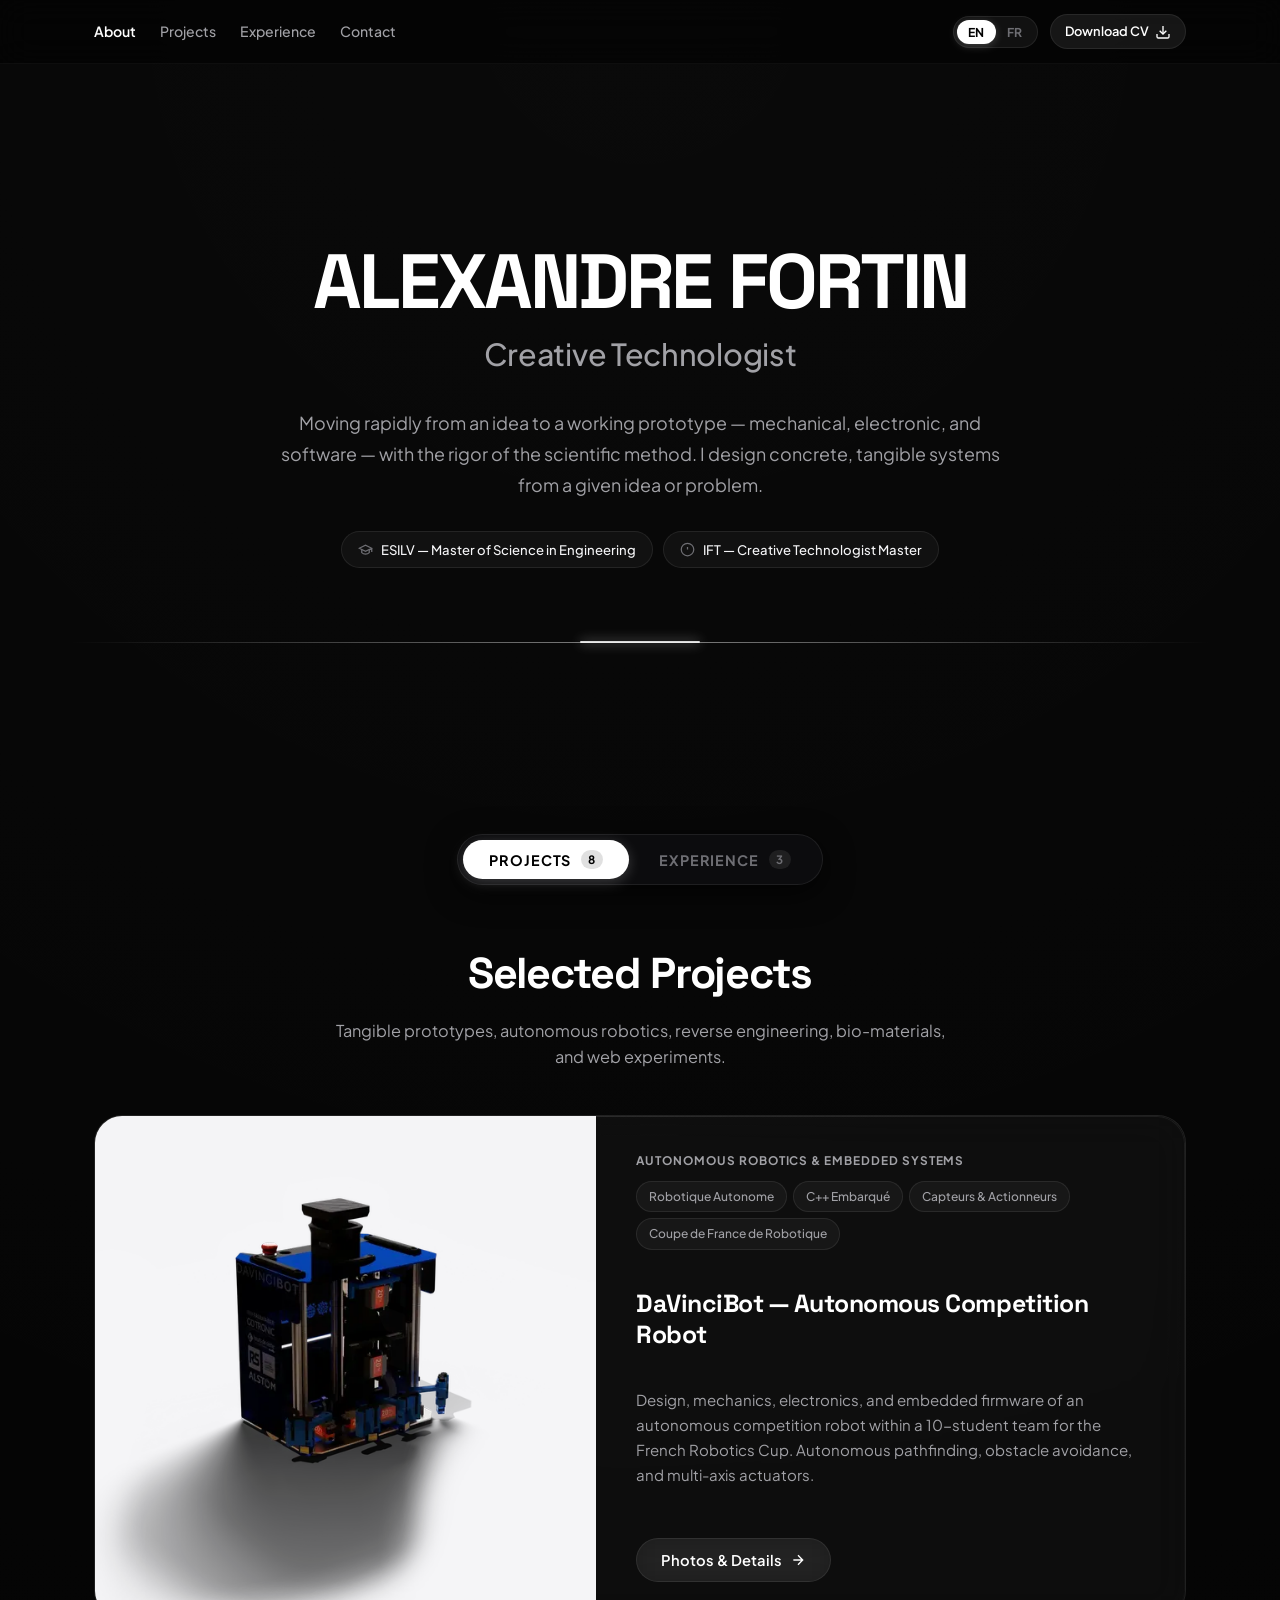
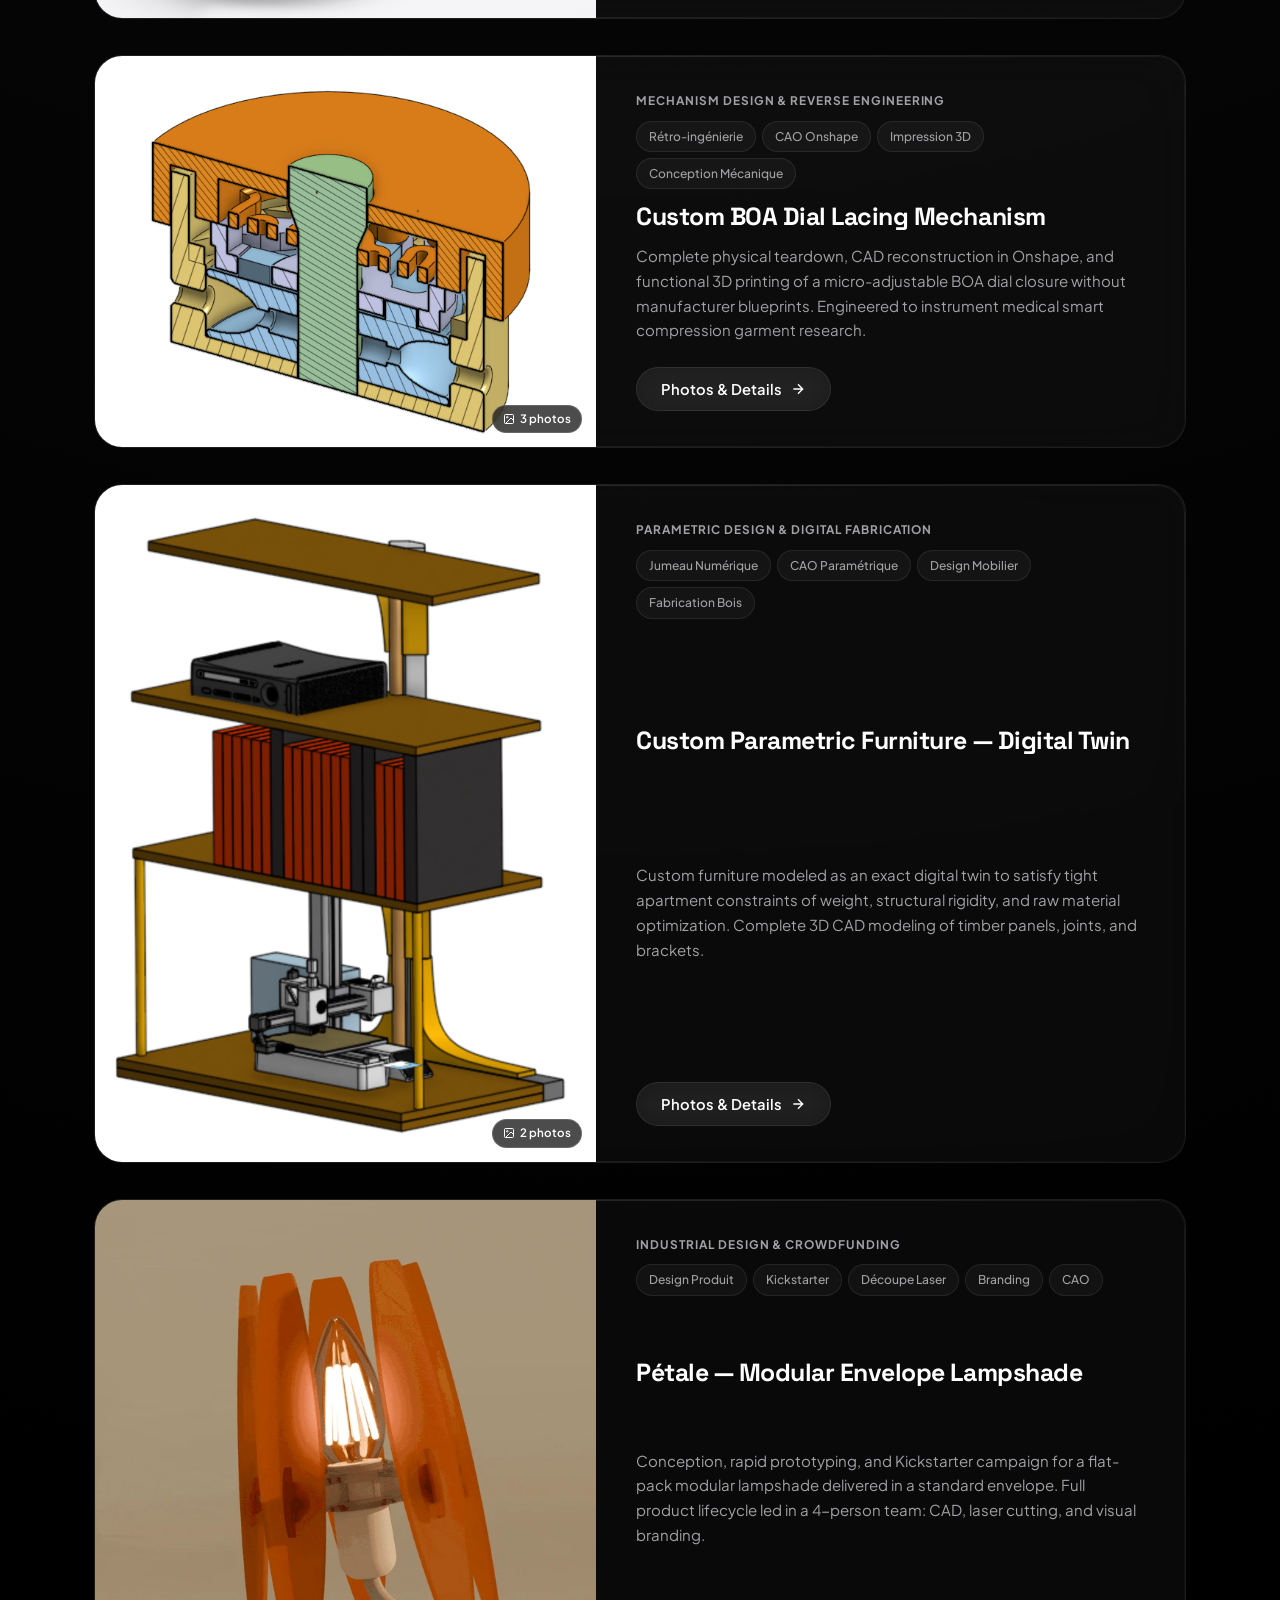
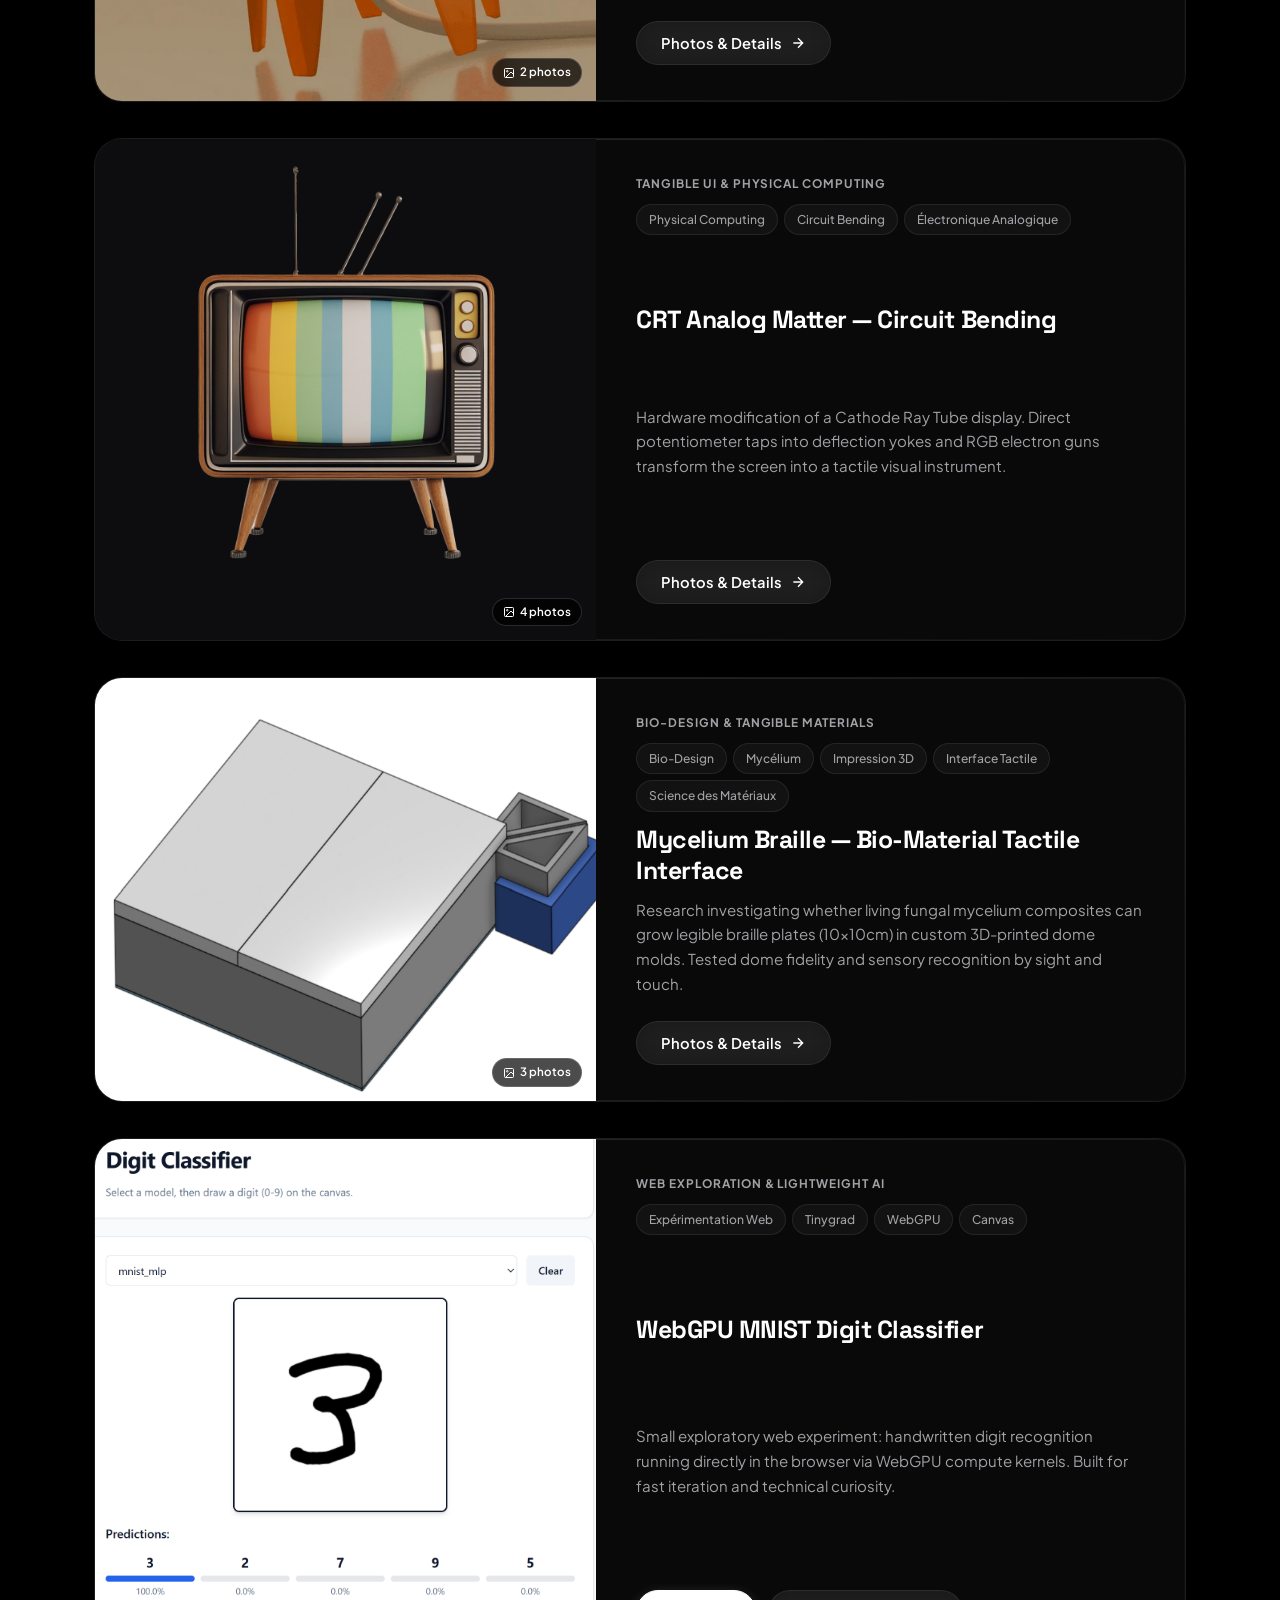
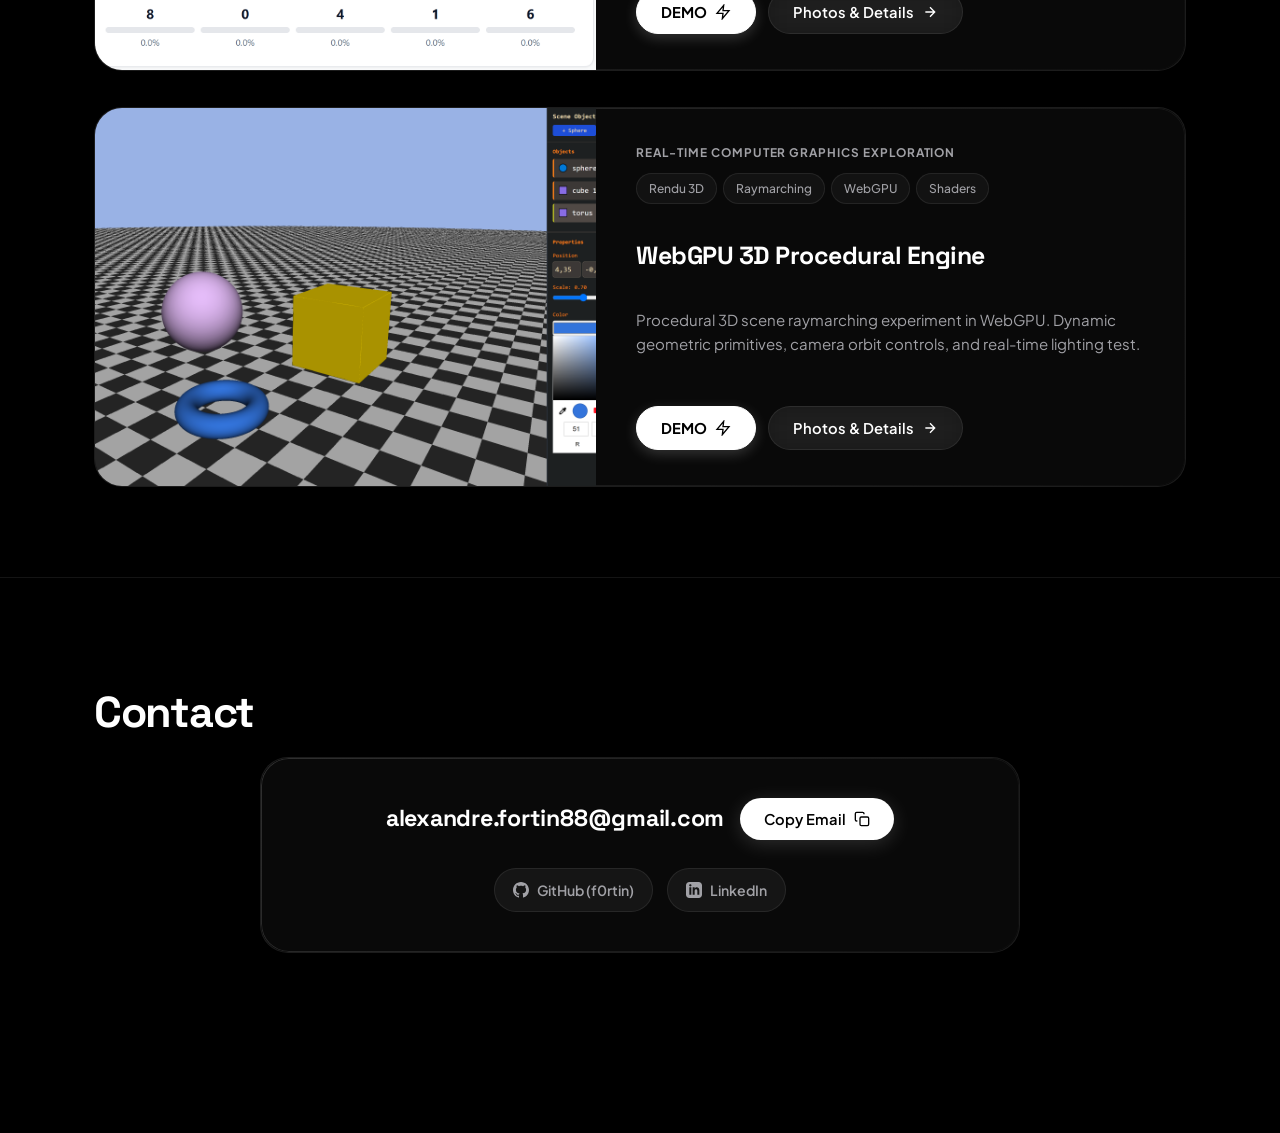
==== commit d7e31c3c: "V2" ====
--- a/index.html
+++ b/index.html
@@ -5,19 +5,7 @@
   <meta charset="UTF-8" />
   <meta name="viewport" content="width=device-width, initial-scale=1.0" />
 
-  <title>Alexandre Fortin — Creative Technologist · Portfolio</title>
   <meta name="description" content="" />
-  <meta name="author" content="Alexandre Fortin" />
-  <meta name="keywords"
-    content="Alexandre Fortin, Creative Technologist, Prototypage Rapide, Mécanique, Électronique, Systèmes Embarqués, Ingénieur R&D, Robotique" />
-
-  <!-- Open Graph -->
-  <meta property="og:title" content="Alexandre Fortin — Creative Technologist · Portfolio" />
-  <meta property="og:description"
-    content="Découvrez les prototypes physiques, mécanismes, électronique embarquée et projets d'ingénierie d'Alexandre Fortin." />
-  <meta property="og:type" content="website" />
-  <meta property="og:image" content="assets/images/davincibot-arena.jpg" />
-
   <link rel="stylesheet" href="style.css" />
 </head>
 
@@ -28,18 +16,13 @@
        ====================================================================== -->
   <header class="apple-navbar" id="main-navbar">
     <div class="nav-container">
-      <div class="nav-brand">
-        <a href="#hero" class="nav-logo-text" id="nav-brand-logo">Alexandre Fortin</a>
-        <span class="nav-status-badge">
-          <span class="status-pulse-dot"></span>
-          <span data-i18n="navStatus">Disponible Stage R&D</span>
-        </span>
-      </div>
+
 
       <nav class="nav-links" aria-label="Main Navigation">
         <a href="#hero" class="nav-link" id="nav-link-about" data-i18n="navAbout">À Propos</a>
         <a href="#main-choice-section" class="nav-link" id="nav-link-projects" data-i18n="navProjects">Projets</a>
-        <a href="#main-choice-section" class="nav-link" id="nav-link-experience" data-i18n="navExperience">Expériences</a>
+        <a href="#main-choice-section" class="nav-link" id="nav-link-experience"
+          data-i18n="navExperience">Expériences</a>
         <a href="#contact" class="nav-link" id="nav-link-contact" data-i18n="navContact">Contact</a>
       </nav>
 
@@ -69,9 +52,6 @@
          ====================================================================== -->
     <section class="hero-section" id="hero">
       <div class="hero-content">
-        <div class="hero-badge-tag">
-          <span data-i18n="heroBadge">PORTFOLIO · 2026</span>
-        </div>
 
         <h1 class="hero-title" data-i18n="heroName">ALEXANDRE FORTIN</h1>
         <h2 class="hero-subtitle" data-i18n="heroSubtitle">Creative Technologist</h2>
@@ -79,7 +59,9 @@
         <!-- First-Person Authentic Bio (Written in "Je", direct & engineer-focused) -->
         <div class="hero-bio-container">
           <p class="hero-bio-text" data-i18n="heroBio1">
-            Passer rapidement d'une idée à un prototype fonctionnel — mécanique, électronique et logiciel avec l'exigence de la démarche scientifique. Je conçois des systèmes concrets et tangibles à partir d'idée ou problème posés.
+            Passer rapidement d'une idée à un prototype fonctionnel — mécanique, électronique et logiciel avec
+            l'exigence de la démarche scientifique. Je conçois des systèmes concrets et tangibles à partir d'idée ou
+            problème posés.
           </p>
         </div>
 
@@ -102,35 +84,7 @@
           </div>
         </div>
 
-        <!-- Key Engineering Competencies Matrix -->
-        <div class="hero-skills-block">
-          <span class="hero-skills-label" data-i18n="heroSkillsTitle">Compétences Clés :</span>
-          <div class="skills-chips-wrapper">
-            <span class="tag-pill">Conception CAO 3D (Onshape, SolidWorks)</span>
-            <span class="tag-pill">Prototypage Rapide (Impression 3D, Découpe Laser, Soudure)</span>
-            <span class="tag-pill">Design PCB (KiCad)</span>
-            <span class="tag-pill">Électronique & Microcontrôleurs (ESP32, Arduino)</span>
-            <span class="tag-pill">C / C# / Java & Python</span>
-            <span class="tag-pill">Design Thinking & Low-Tech</span>
-          </div>
-        </div>
-
-        <!-- CTAs -->
-        <div class="hero-cta-group">
-          <a href="#main-choice-section" id="hero-btn-projects" class="apple-btn apple-btn-primary">
-            <span data-i18n="heroBtnProjects">Explorer les Projets</span>
-            <svg class="btn-icon" viewBox="0 0 24 24" fill="none" stroke="currentColor" stroke-width="2">
-              <path d="M5 12h14M12 5l7 7-7 7" />
-            </svg>
-          </a>
-          <a href="#main-choice-section" id="hero-btn-experience" class="apple-btn apple-btn-secondary">
-            <span data-i18n="heroBtnExperience">Voir les Expériences</span>
-            <svg class="btn-icon" viewBox="0 0 24 24" fill="none" stroke="currentColor" stroke-width="2">
-              <circle cx="12" cy="12" r="10"></circle>
-              <polyline points="12 6 12 12 16 14"></polyline>
-            </svg>
-          </a>
-        </div>
+
       </div>
 
       <!-- Trait horizontal séparant l'en-tête du reste -->
@@ -147,7 +101,7 @@
           <span class="segmented-badge">8</span>
         </button>
         <button id="tab-btn-experience" class="segmented-btn" aria-label="Afficher les expériences">
-          <span data-i18n="tabExperience">EXPÉRIENCE</span>
+          <span data-i18n="tabExperience">EXPÉRIENCES</span>
           <span class="segmented-badge">3</span>
         </button>
       </div>
@@ -174,12 +128,6 @@
          EXPERIENCE SECTION
          ====================================================================== -->
     <section class="content-wrapper hidden-content" id="experience-section">
-      <div class="section-header">
-        <h2 class="section-title" data-i18n="experienceHeading">Parcours Professionnel</h2>
-        <p class="section-subheading" data-i18n="experienceSubheading">
-          R&D en robotique, management opérationnel et bancs d'essais pour la propulsion aérospatiale.
-        </p>
-      </div>
 
       <div class="timeline-wrapper" id="experience-timeline">
         <!-- Rendered dynamically by app.js -->
@@ -192,9 +140,6 @@
     <section class="contact-section" id="contact">
       <div class="content-wrapper">
         <h2 class="section-title" data-i18n="contactHeading">Contact</h2>
-        <p class="section-subheading" style="margin-bottom: 36px;" data-i18n="contactSubheading">
-          À la recherche d'un stage de fin d'études : Ingénieur R&D, Conception Produit, Prototypage.
-        </p>
 
         <div class="contact-card apple-card">
           <div class="contact-email-wrapper">
@@ -209,14 +154,6 @@
           </div>
 
           <div class="contact-links-row">
-            <a href="tel:0637480038" class="contact-link-pill">
-              <svg class="btn-icon" viewBox="0 0 24 24" fill="none" stroke="currentColor" stroke-width="2">
-                <path
-                  d="M22 16.92v3a2 2 0 0 1-2.18 2 19.79 19.79 0 0 1-8.63-3.07 19.5 19.5 0 0 1-6-6 19.79 19.79 0 0 1-3.07-8.67A2 2 0 0 1 4.11 2h3a2 2 0 0 1 2 1.72 12.84 12.84 0 0 0 .7 2.81 2 2 0 0 1-.45 2.11L8.09 9.91a16 16 0 0 0 6 6l1.27-1.27a2 2 0 0 1 2.11-.45 12.84 12.84 0 0 0 2.81.7A2 2 0 0 1 22 16.92z">
-                </path>
-              </svg>
-              <span>06 37 48 00 38</span>
-            </a>
             <a href="https://github.com/f0rtin" target="_blank" rel="noopener noreferrer" class="contact-link-pill">
               <svg class="btn-icon" viewBox="0 0 24 24" fill="currentColor">
                 <path
@@ -233,10 +170,6 @@
             </a>
           </div>
         </div>
-
-        <footer class="footer-bar">
-          <p>© 2026 Alexandre Fortin · Creative Technologist</p>
-        </footer>
       </div>
     </section>
   </main>
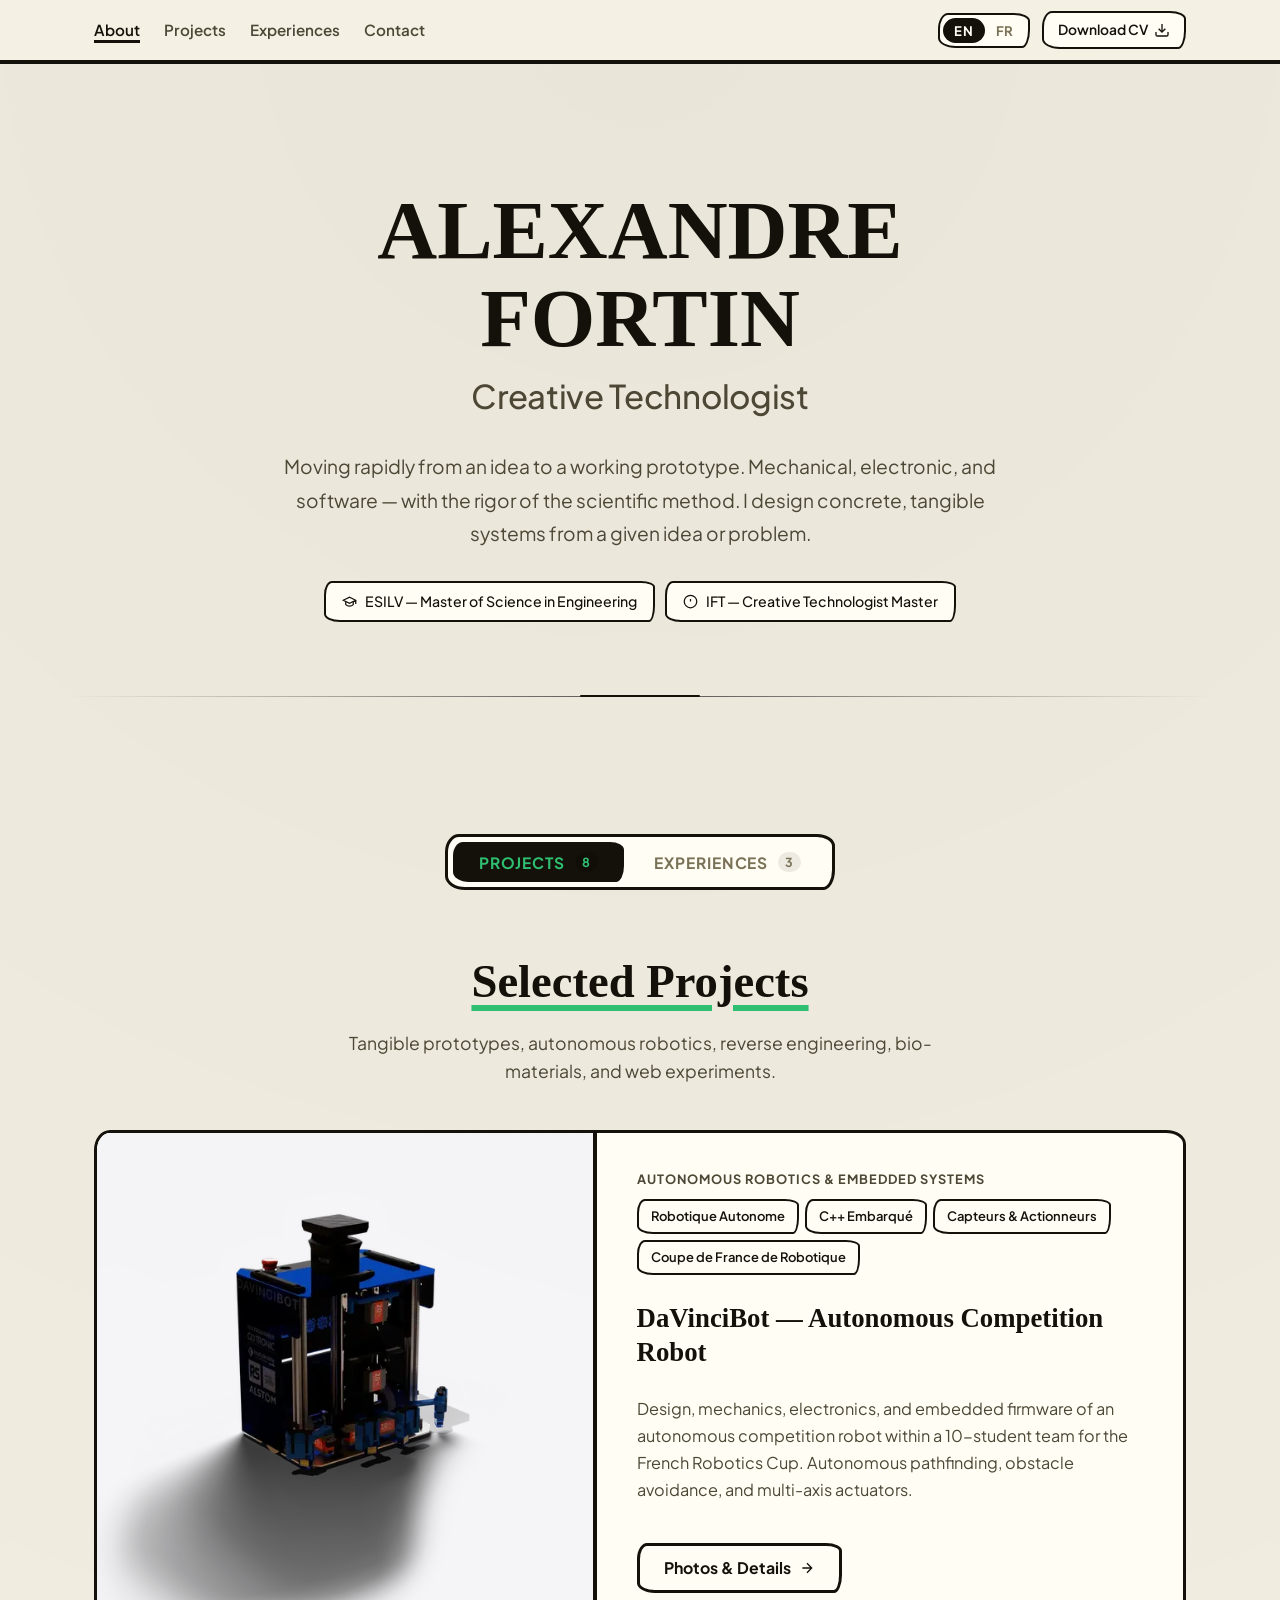
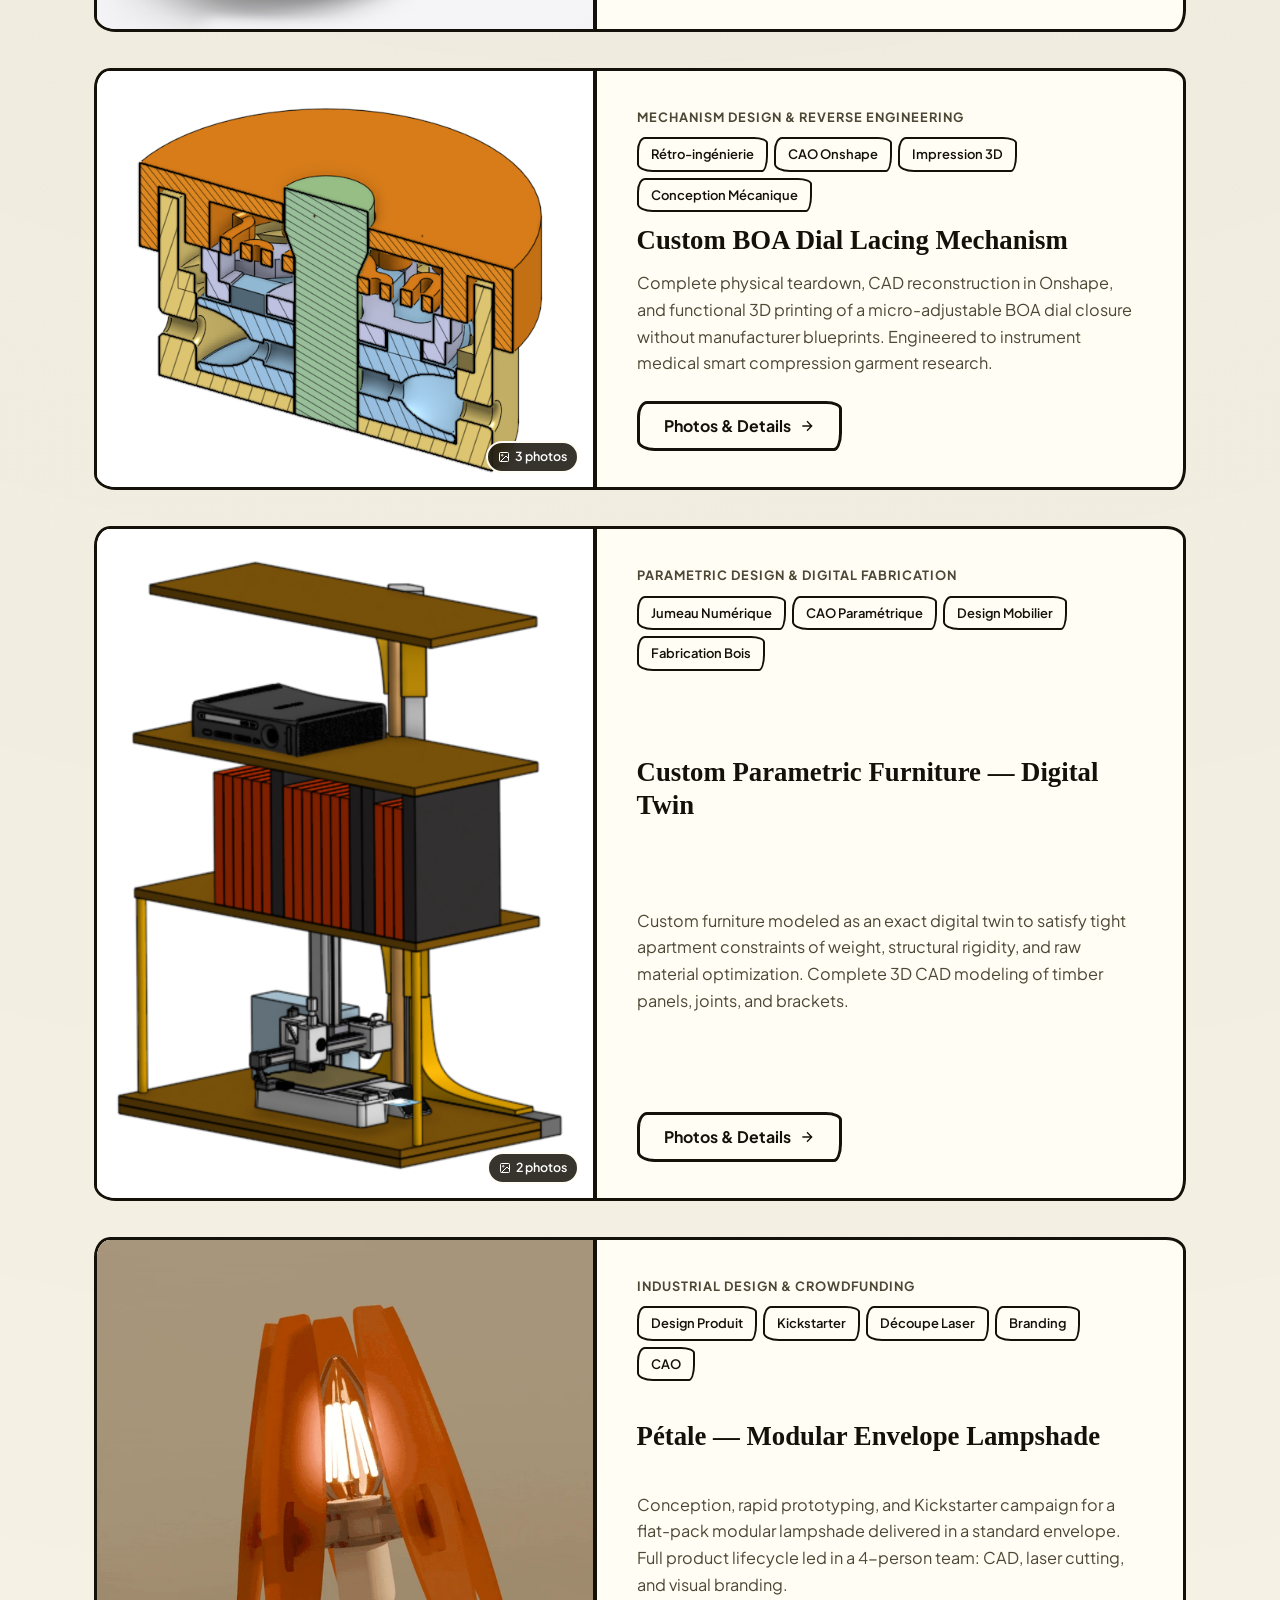
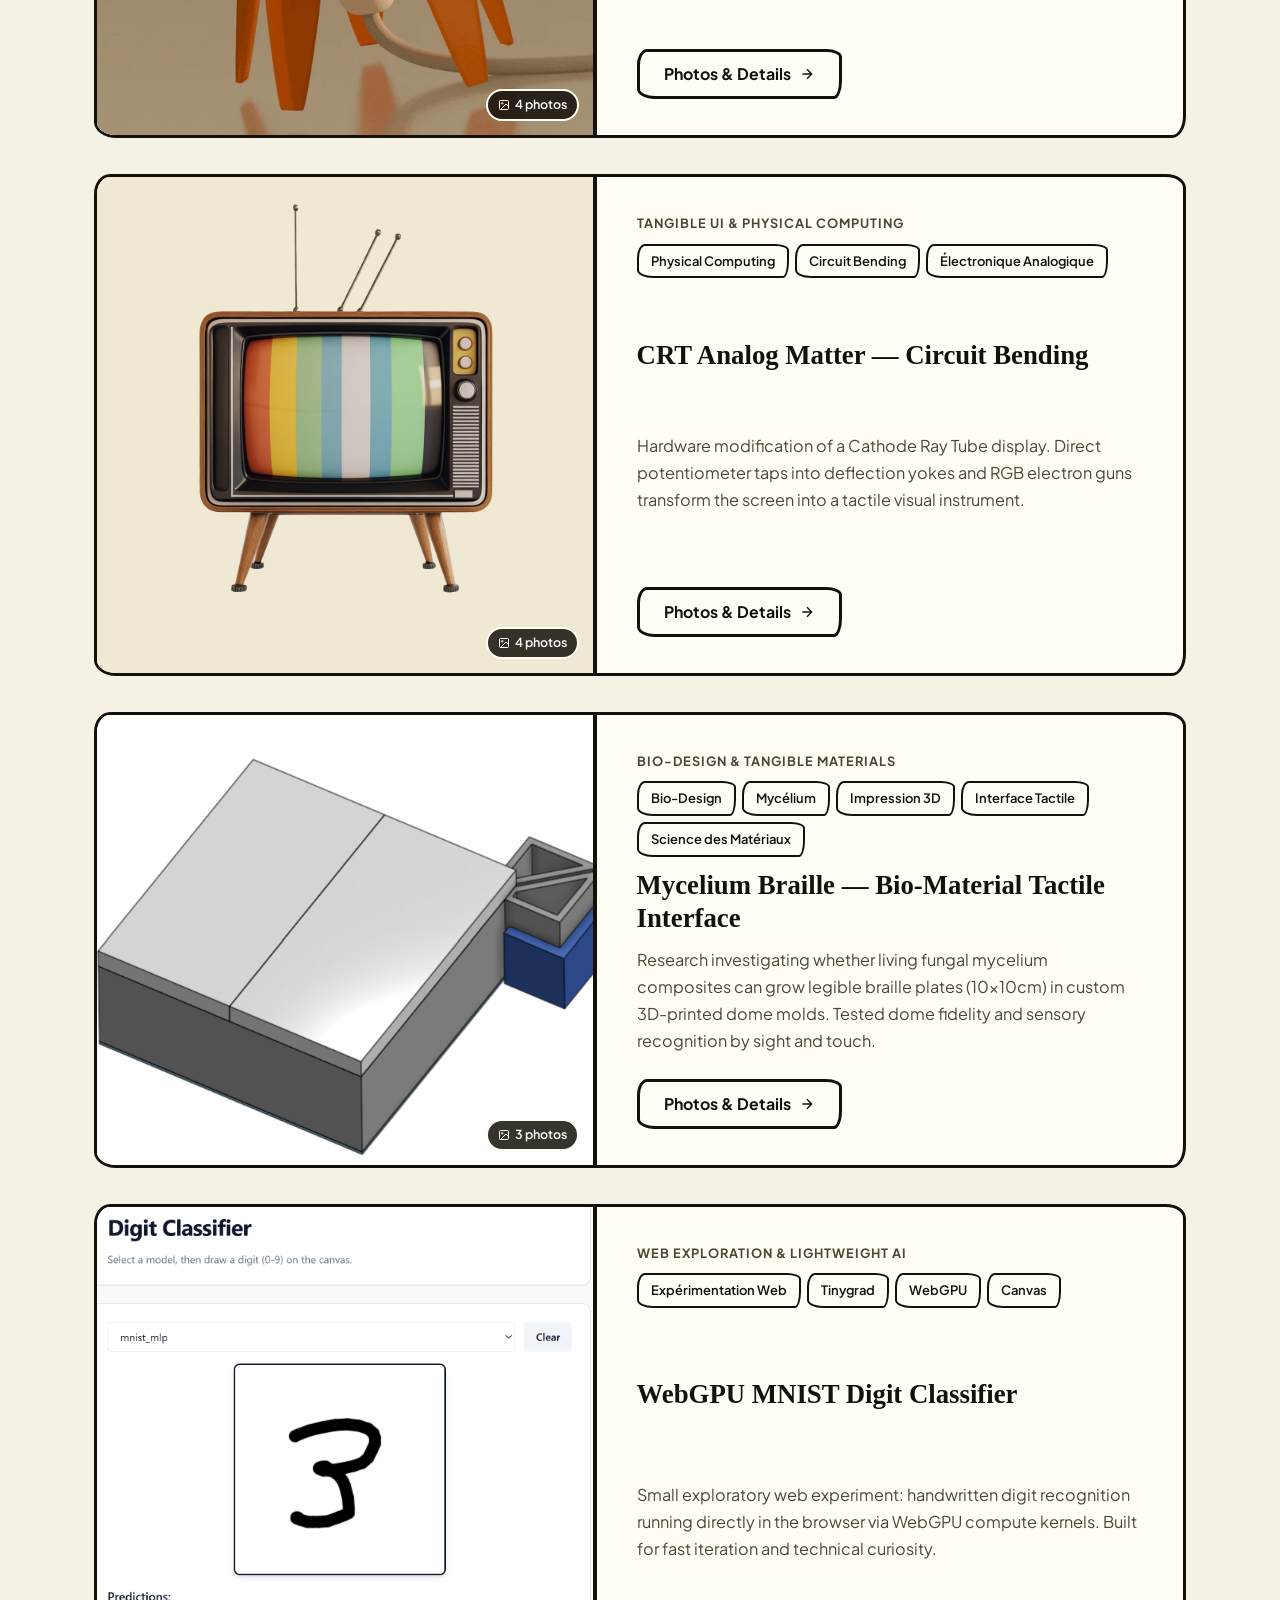
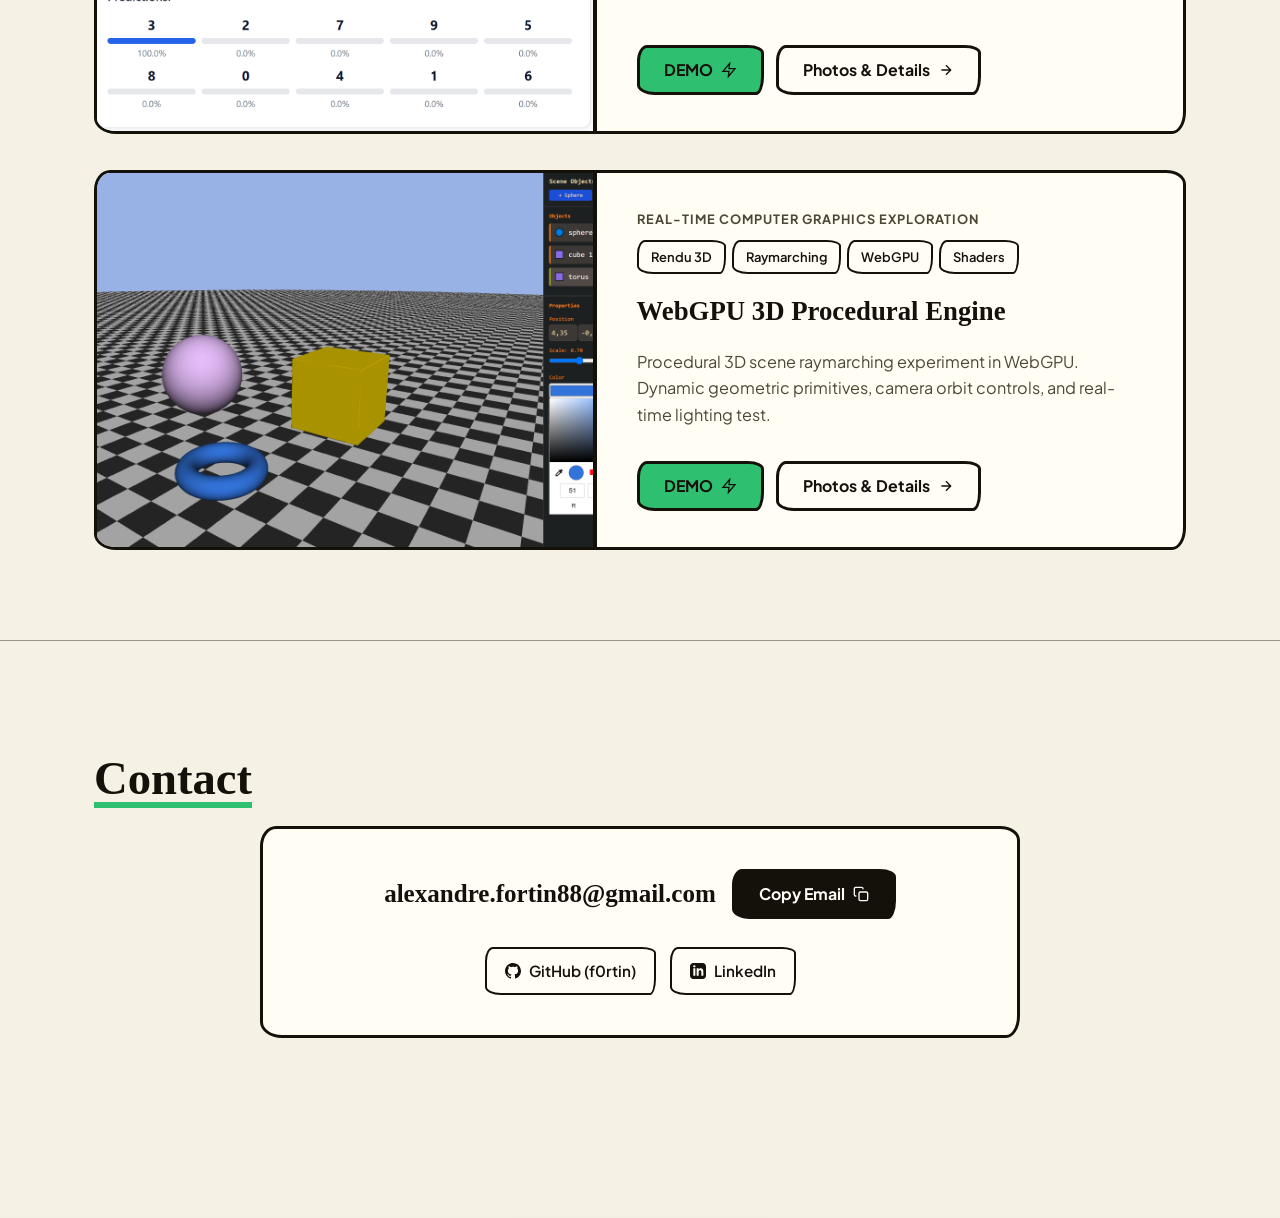
==== commit 389d83f8: "Design change" ====
--- a/index.html
+++ b/index.html
@@ -161,7 +161,8 @@
               </svg>
               <span>GitHub (f0rtin)</span>
             </a>
-            <a href="https://www.linkedin.com" target="_blank" rel="noopener noreferrer" class="contact-link-pill">
+            <a href="https://www.linkedin.com/in/alexandre-fortin-05701525a/" target="_blank" rel="noopener noreferrer"
+              class="contact-link-pill">
               <svg class="btn-icon" viewBox="0 0 24 24" fill="currentColor">
                 <path
                   d="M19 0h-14c-2.761 0-5 2.239-5 5v14c0 2.761 2.239 5 5 5h14c2.762 0 5-2.239 5-5v-14c0-2.761-2.238-5-5-5zm-11 19h-3v-11h3v11zm-1.5-12.268c-.966 0-1.75-.79-1.75-1.764s.784-1.764 1.75-1.764 1.75.79 1.75 1.764-.783 1.764-1.75 1.764zm13.5 12.268h-3v-5.604c0-3.368-4-3.113-4 0v5.604h-3v-11h3v1.765c1.396-2.586 7-2.777 7 2.476v6.759z" />
@@ -265,6 +266,7 @@
   <!-- Toast notification for copy email -->
   <div class="toast-notification" id="copy-toast">Email copié !</div>
 
+  <script src="sketch-fx.js"></script>
   <script src="app.js"></script>
 </body>
 
--- a/style.css
+++ b/style.css
@@ -3,37 +3,39 @@
    Pure Monochromatic Design · Black, White & Shades of Gray · Apple-like Precision
    ========================================================================== */
 
-@import url('https://fonts.googleapis.com/css2?family=Plus+Jakarta+Sans:wght@300;400;500;600;700;800&family=Space+Grotesk:wght@500;600;700&family=JetBrains+Mono:wght@400;500&display=swap');
+@import url('https://fonts.googleapis.com/css2?family=Schoolbell&family=Plus+Jakarta+Sans:wght@300;400;500;600;700;800&family=Space+Grotesk:wght@500;600;700&family=JetBrains+Mono:wght@400;500&display=swap');
 
 :root {
-  /* Strict Monochromatic Color Palette */
-  --bg-dark: #000000;
-  --bg-surface: #0a0a0c;
-  --bg-surface-elevated: #121214;
-  --bg-card: rgba(255, 255, 255, 0.035);
-  --bg-card-hover: rgba(255, 255, 255, 0.07);
-  --bg-pill: rgba(255, 255, 255, 0.06);
-  --bg-pill-hover: rgba(255, 255, 255, 0.12);
-
-  /* Monochrome Borders */
-  --border-subtle: rgba(255, 255, 255, 0.08);
-  --border-mid: rgba(255, 255, 255, 0.16);
-  --border-highlight: rgba(255, 255, 255, 0.28);
-  --border-strong: rgba(255, 255, 255, 0.55);
-
-  /* Typography Colors */
-  --text-main: #f5f5f7;
-  --text-secondary: #a1a1a6;
-  --text-muted: #6e6e73;
-  --text-dim: #48484a;
-
-  /* Accents - Strictly White, Grays & Charcoal */
-  --accent-white: #ffffff;
-  --accent-black: #000000;
-  --accent-silver: #d1d1d6;
-  --accent-charcoal: #1c1c1e;
-  --accent-card-border: linear-gradient(135deg, rgba(255, 255, 255, 0.16) 0%, rgba(255, 255, 255, 0.02) 100%);
-  --accent-timeline: linear-gradient(180deg, rgba(255, 255, 255, 0.4) 0%, rgba(255, 255, 255, 0.15) 50%, rgba(255, 255, 255, 0.04) 100%);
+  /* Crayonné Ecru Palette — thick black ink on off-white paper */
+  --bg-dark: #f5f1e4;
+  --bg-surface: #fbf7ec;
+  --bg-surface-elevated: #fffdf4;
+  --bg-card: #fffdf4;
+  --bg-card-hover: #fbf3da;
+  --bg-pill: #f4eeda;
+  --bg-pill-hover: #eee4c4;
+
+  /* Ink Borders */
+  --border-subtle: rgba(17, 17, 17, 0.4);
+  --border-mid: rgba(17, 17, 17, 0.6);
+  --border-highlight: rgba(17, 17, 17, 0.85);
+  --border-strong: #111111;
+
+  /* Typography Colors (dark ink on paper) */
+  --text-main: #14110a;
+  --text-secondary: #4d4735;
+  --text-muted: #7a7256;
+  --text-dim: #99917a;
+
+  /* Accents — Ink black, paper white, and a single crayon green */
+  --accent-white: #fffdf4;
+  --accent-black: #111111;
+  --accent-silver: #55503d;
+  --accent-charcoal: #2b2417;
+  --accent-card-border: linear-gradient(135deg, #111111 0%, #111111 100%);
+  --accent-timeline: linear-gradient(180deg, #111111 0%, #111111 100%);
+  --sketch-green: #2fbf71;
+  --sketch-green-deep: #1e9e58;
 
   /* Layout & Springs */
   --max-w-content: 1140px;
@@ -48,7 +50,9 @@
 }
 
 /* Base & Reset */
-*, *::before, *::after {
+*,
+*::before,
+*::after {
   box-sizing: border-box;
   margin: 0;
   padding: 0;
@@ -77,7 +81,7 @@
   overflow-x: hidden;
   position: relative;
   background: radial-gradient(circle at 50% 0%, rgba(255, 255, 255, 0.04) 0%, transparent 55%),
-              var(--bg-dark);
+    var(--bg-dark);
 }
 
 a {
@@ -177,8 +181,17 @@
 }
 
 @keyframes pulseDot {
-  0%, 100% { opacity: 1; transform: scale(1); }
-  50% { opacity: 0.35; transform: scale(0.8); }
+
+  0%,
+  100% {
+    opacity: 1;
+    transform: scale(1);
+  }
+
+  50% {
+    opacity: 0.35;
+    transform: scale(0.8);
+  }
 }
 
 .nav-links {
@@ -498,14 +511,12 @@
   max-width: var(--max-w-content);
   height: 1px;
   margin-top: 48px;
-  background: linear-gradient(
-    90deg,
-    transparent 0%,
-    rgba(255, 255, 255, 0.15) 15%,
-    rgba(255, 255, 255, 0.5) 50%,
-    rgba(255, 255, 255, 0.15) 85%,
-    transparent 100%
-  );
+  background: linear-gradient(90deg,
+      transparent 0%,
+      rgba(255, 255, 255, 0.15) 15%,
+      rgba(255, 255, 255, 0.5) 50%,
+      rgba(255, 255, 255, 0.15) 85%,
+      transparent 100%);
   position: relative;
   border: none;
 }
@@ -1040,8 +1051,13 @@
 }
 
 @keyframes fadeIn {
-  from { opacity: 0; }
-  to { opacity: 1; }
+  from {
+    opacity: 0;
+  }
+
+  to {
+    opacity: 1;
+  }
 }
 
 .modal-dialog {
@@ -1059,8 +1075,15 @@
 }
 
 @keyframes modalScaleUp {
-  from { opacity: 0; transform: scale(0.96) translateY(12px); }
-  to { opacity: 1; transform: scale(1) translateY(0); }
+  from {
+    opacity: 0;
+    transform: scale(0.96) translateY(12px);
+  }
+
+  to {
+    opacity: 1;
+    transform: scale(1) translateY(0);
+  }
 }
 
 .modal-header-sticky {
@@ -1356,7 +1379,8 @@
 
 @media (max-width: 768px) {
   .nav-links {
-    display: none; /* Keep header clean on small tablets and phones */
+    display: none;
+    /* Keep header clean on small tablets and phones */
   }
 
   .apple-navbar {
@@ -1503,3 +1527,495 @@
     height: 44px;
   }
 }
+
+/* ==========================================================================
+   THÈME « CRAYONNÉ » v3 — Écru · Encre noire · Schoolbell
+   Cadre peint au pinceau (SVG à main levée) · AUCUNE animation steps/12 frames
+   Le trait reste identique au survol : rien ne redémarre, rien ne clignote.
+   ========================================================================== */
+
+/* ---------- Police manuscrite partout ---------- */
+html {
+  font-family: 'Schoolbell', 'Plus Jakarta Sans', -apple-system, BlinkMacSystemFont, 'Segoe UI', cursive;
+  font-size: 108%;
+  line-height: 1.6;
+}
+
+.hero-title,
+.section-title,
+.nav-logo-text,
+.project-card-title,
+.modal-title,
+.timeline-company,
+.contact-email-text,
+.timeline-role {
+  font-family: 'Schoolbell', cursive;
+  letter-spacing: 0;
+}
+
+code,
+pre {
+  font-family: 'JetBrains Mono', monospace !important;
+}
+
+/* ---------- Papier écru global ---------- */
+body {
+  background:
+    radial-gradient(circle at 50% 0%, rgba(17, 17, 17, 0.05) 0%, transparent 55%),
+    var(--bg-dark);
+}
+
+/* ---------- Navbar encre sur papier ---------- */
+.apple-navbar {
+  background: rgba(245, 241, 228, 0.92);
+  border-bottom: 4px solid #14110a;
+  box-shadow: none;
+}
+
+.apple-navbar.scrolled {
+  background: rgba(245, 241, 228, 0.97);
+  box-shadow: none;
+}
+
+.nav-logo-text {
+  color: #14110a;
+}
+
+.nav-status-badge {
+  background: var(--bg-surface-elevated);
+  border: 2px solid #14110a;
+  color: #14110a;
+  box-shadow: none;
+  border-radius: 10px 16px 8px 18px / 16px 8px 18px 10px;
+}
+
+.status-pulse-dot {
+  background: var(--sketch-green-deep);
+  box-shadow: none;
+}
+
+.nav-link {
+  color: var(--text-secondary);
+  font-weight: 600;
+}
+
+.nav-link:hover,
+.nav-link.active {
+  color: #14110a;
+  text-decoration: underline;
+  text-decoration-thickness: 3px;
+  text-underline-offset: 4px;
+}
+
+.lang-switcher-pill {
+  background: var(--bg-surface-elevated);
+  border: 2px solid #14110a;
+  border-radius: 10px 16px 8px 18px / 16px 8px 18px 10px;
+  box-shadow: none;
+}
+
+.lang-btn {
+  color: var(--text-muted);
+}
+
+.lang-btn:hover {
+  color: #14110a;
+}
+
+.lang-btn.active {
+  background: #14110a;
+  color: var(--accent-white);
+  box-shadow: none;
+}
+
+.nav-cv-btn {
+  background: var(--bg-surface-elevated);
+  border: 2px solid #14110a;
+  border-radius: 10px 16px 8px 18px / 16px 8px 18px 10px;
+  color: #14110a;
+  box-shadow: none;
+}
+
+.nav-cv-btn:hover {
+  background: var(--sketch-green);
+  border-color: #14110a;
+  color: #14110a;
+}
+
+/* ---------- Boutons dessinés ---------- */
+.apple-btn {
+  border-radius: 10px 16px 8px 18px / 16px 8px 18px 10px;
+  border: 3px solid #14110a;
+  font-weight: 700;
+  box-shadow: none;
+  transition: background 0.2s ease, color 0.2s ease, transform 0.2s ease;
+}
+
+.apple-btn:hover,
+.apple-btn:active {
+  box-shadow: none;
+}
+
+.apple-btn-primary {
+  background: #14110a;
+  color: #fffdf4;
+}
+
+.apple-btn-primary:hover {
+  background: var(--sketch-green-deep);
+  color: #14110a;
+  transform: translateY(-2px);
+}
+
+.apple-btn-secondary {
+  background: var(--bg-surface-elevated);
+  color: #14110a;
+  backdrop-filter: none;
+  -webkit-backdrop-filter: none;
+}
+
+.apple-btn-secondary:hover {
+  background: #14110a;
+  color: #fffdf4;
+  transform: translateY(-2px);
+}
+
+.apple-btn-accent {
+  background: var(--sketch-green);
+  color: #14110a;
+}
+
+.apple-btn-accent:hover {
+  background: var(--sketch-green-deep);
+  color: #14110a;
+  transform: translateY(-2px);
+}
+
+/* =====================================================================
+   CARTES : bordure noire normale, épaisse, coins légèrement arrondis
+   ===================================================================== */
+.apple-card {
+  border: 3px solid #14110a;
+  border-radius: 16px 20px 14px 22px / 20px 14px 22px 16px;
+  background: var(--bg-card);
+  backdrop-filter: none;
+  -webkit-backdrop-filter: none;
+  box-shadow: none;
+  transition: transform 0.45s cubic-bezier(0.16, 1, 0.3, 1),
+    background 0.25s ease,
+    border-color 0.25s ease;
+  transform-style: preserve-3d;
+}
+
+/* Ancienne bordure dégradée du thème initial : désactivée */
+.apple-card::before {
+  display: none;
+}
+
+.apple-card:hover {
+  background: var(--bg-card-hover);
+  box-shadow: none;
+}
+
+/* ---------- Remplissage vert OPAQUE, DERRIÈRE le contenu ----------
+   Le calque vert est sous les textes et sous le trait noir (z-index 0),
+   et tout le contenu de la carte (textes ET images) est relevé au-dessus :
+   les écritures restent noires et lisibles sur le vert,
+   et les images ne sont jamais recouvertes. */
+.apple-card {
+  --fill-x: 50%;
+  --fill-y: 50%;
+  --fill-r: 0px;
+}
+
+.apple-card>*:not(.sketch-fill) {
+  position: relative;
+  z-index: 2;
+}
+
+.sketch-fill {
+  position: absolute;
+  inset: 0;
+  z-index: 0;
+  pointer-events: none;
+  background: var(--sketch-green);
+  border-radius: inherit;
+  clip-path: circle(var(--fill-r) at var(--fill-x) var(--fill-y));
+}
+
+/* ---------- Tache de peinture verte qui suit la souris ----------
+   Opaque, bords irréguliers, léger flou de peinture fraîche. */
+#cursor-halo {
+  position: fixed;
+  top: 0;
+  left: 0;
+  width: 120px;
+  height: 110px;
+  margin: -55px 0 0 -60px;
+  border-radius: 42% 58% 55% 45% / 52% 45% 58% 48%;
+  background: rgba(47, 191, 113, 0.75);
+  filter: blur(1.5px);
+  z-index: 150;
+  pointer-events: none;
+  opacity: 0;
+  /* fondu piloté par sketch-fx.js */
+  transition: none;
+  will-change: transform, opacity;
+}
+
+@media (pointer: coarse) {
+  #cursor-halo {
+    display: none;
+  }
+}
+
+/* ---------- Pilules & tags dessinés ---------- */
+.hero-badge-tag,
+.credential-pill,
+.tag-pill,
+.timeline-badge,
+.contact-link-pill {
+  background: var(--bg-surface-elevated);
+  border: 2px solid #14110a;
+  color: #14110a;
+  box-shadow: none;
+  border-radius: 8px 14px 6px 16px / 14px 6px 16px 8px;
+}
+
+.credential-icon {
+  stroke: #14110a;
+}
+
+.credential-pill:hover {
+  background: var(--bg-pill-hover);
+}
+
+.tag-pill {
+  font-weight: 600;
+}
+
+.tag-pill:hover {
+  background: var(--sketch-green);
+  color: #14110a;
+}
+
+.tag-pill-subtle {
+  background: var(--bg-pill);
+  border-style: dashed;
+}
+
+.contact-link-pill:hover {
+  background: var(--sketch-green);
+  color: #14110a;
+}
+
+/* ---------- Sélecteur segmenté : bordure normale ---------- */
+.segmented-control-container {
+  background: var(--bg-surface-elevated);
+  border: 3px solid #14110a;
+  border-radius: 14px 18px 12px 20px / 18px 12px 20px 14px;
+  box-shadow: none;
+  backdrop-filter: none;
+  -webkit-backdrop-filter: none;
+}
+
+.segmented-btn {
+  color: var(--text-muted);
+}
+
+.segmented-btn:hover {
+  color: #14110a;
+}
+
+.segmented-btn.active {
+  background: #14110a;
+  color: var(--sketch-green);
+  box-shadow: none;
+  border-radius: 10px 14px 8px 16px / 14px 8px 16px 10px;
+}
+
+.segmented-btn:not(.active) .segmented-badge {
+  background: rgba(17, 17, 17, 0.08);
+  color: var(--text-muted);
+}
+
+/* ---------- Cartes projet ---------- */
+.project-card-media {
+  background: #efe8d2;
+  border-right: 4px solid #14110a;
+  border-radius: 0;
+}
+
+.project-card-title {
+  color: #14110a;
+}
+
+.project-card-title:hover {
+  color: var(--sketch-green-deep);
+  text-decoration: underline;
+  text-decoration-thickness: 3px;
+}
+
+.media-photo-counter {
+  background: rgba(20, 17, 10, 0.85);
+  border: 2px solid #fffdf4;
+}
+
+.view-overlay-badge {
+  background: #fffdf4;
+  color: #14110a;
+  border: 2px solid #14110a;
+  box-shadow: none;
+}
+
+.section-title {
+  color: #14110a;
+  text-decoration: underline;
+  text-decoration-color: var(--sketch-green);
+  text-decoration-thickness: 6px;
+  text-underline-offset: 8px;
+}
+
+.hero-title {
+  color: #14110a;
+}
+
+.hero-divider {
+  background: linear-gradient(90deg, transparent 0%, rgba(17, 17, 17, 0.2) 15%, rgba(17, 17, 17, 0.7) 50%, rgba(17, 17, 17, 0.2) 85%, transparent 100%);
+}
+
+.hero-divider::before {
+  background: #14110a;
+  box-shadow: none;
+}
+
+/* ---------- Timeline dessinée (aucune animation) ---------- */
+.timeline-dot {
+  background: #14110a;
+  border: 3px solid #fffdf4;
+  box-shadow: 0 0 0 2px #14110a;
+  transition: transform 0.25s ease;
+}
+
+.timeline-item:hover .timeline-dot {
+  transform: scale(1.35);
+}
+
+.timeline-company {
+  color: #14110a;
+}
+
+.timeline-bullets li::before {
+  color: var(--sketch-green-deep);
+}
+
+.modal-bullet-list li::before {
+  color: var(--sketch-green-deep);
+}
+
+/* ---------- Contact & footer ---------- */
+.contact-email-text {
+  color: #14110a;
+}
+
+.footer-bar {
+  border-top: 2px dashed rgba(17, 17, 17, 0.35);
+}
+
+/* ---------- Modales papier (bordure pinceau aussi) ---------- */
+.modal-backdrop {
+  background: rgba(24, 20, 10, 0.55);
+  backdrop-filter: blur(10px);
+  -webkit-backdrop-filter: blur(10px);
+}
+
+.modal-dialog {
+  background: var(--bg-surface-elevated);
+  border: 5px solid #14110a;
+  border-radius: 18px 26px 14px 28px / 26px 14px 28px 18px;
+  box-shadow: none;
+}
+
+.modal-header-sticky {
+  background: rgba(255, 253, 244, 0.96);
+  border-bottom: 3px solid #14110a;
+}
+
+.modal-title,
+.modal-tagline,
+.modal-section-title {
+  color: #14110a;
+}
+
+.modal-close-btn {
+  background: var(--bg-surface-elevated);
+  border: 2px solid #14110a;
+  color: #14110a;
+  box-shadow: none;
+  border-radius: 8px 14px 6px 16px / 14px 6px 16px 8px;
+}
+
+.modal-close-btn:hover {
+  background: var(--sketch-green);
+  border-color: #14110a;
+  color: #14110a;
+}
+
+.modal-gallery-viewport {
+  background: #efe8d2;
+  border: 3px solid #14110a;
+}
+
+.gallery-thumb-btn {
+  border: 2px solid rgba(17, 17, 17, 0.4);
+  background: var(--bg-pill);
+}
+
+.gallery-thumb-btn.active {
+  border-color: #14110a;
+  box-shadow: none;
+}
+
+.modal-actions-bar {
+  border-top: 2px dashed rgba(17, 17, 17, 0.3);
+}
+
+.demo-modal-footer {
+  background: rgba(255, 253, 244, 0.96);
+  border-top: 3px solid #14110a;
+}
+
+.toast-notification {
+  background: #14110a;
+  color: var(--sketch-green);
+  border: 3px solid #14110a;
+  box-shadow: none;
+  font-weight: 700;
+}
+
+/* ---------- AUCUNE animation d'apparition : les cartes sont là, point.
+   (L'ancienne animation steps(12) sur .reveal-item redémarrait de zéro
+   à chaque fin de survol : c'était le bug de disparition.) ---------- */
+.reveal-item {
+  animation: none !important;
+  opacity: 1;
+}
+
+main,
+header {
+  position: relative;
+  z-index: 2;
+}
+
+/* Les modales restent des overlays plein écran au-dessus de tout :
+   ne PAS toucher à leur position/z-index (le fix "main, header" ci-dessus
+   les écrasait et rendait les modales invisibles à l'ouverture). */
+.modal-backdrop {
+  position: fixed !important;
+  inset: 0;
+  z-index: 200;
+}
+
+.modal-backdrop.active {
+  z-index: 200;
+}
